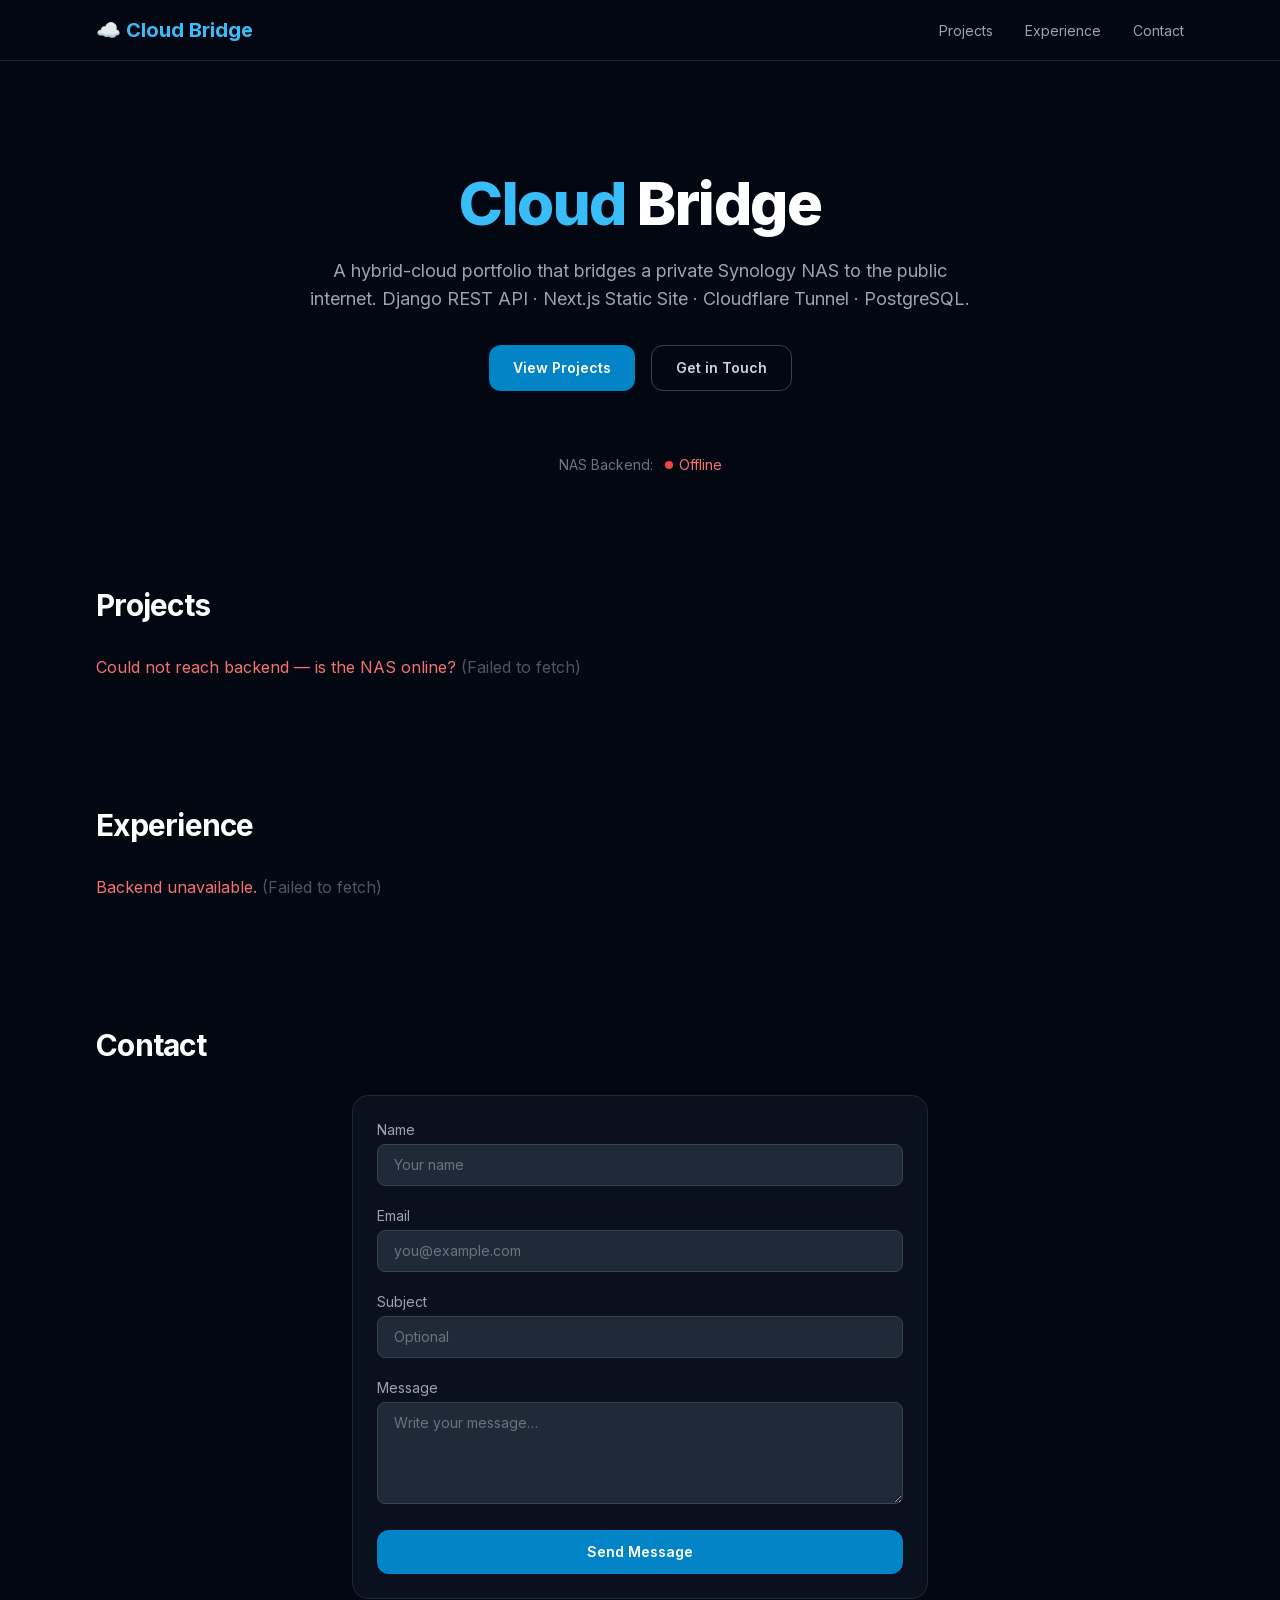
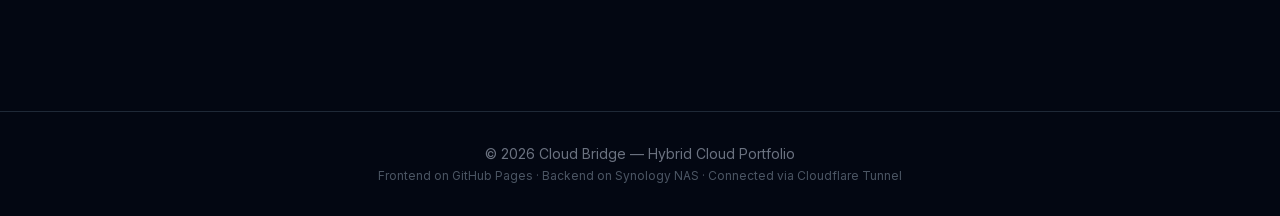
==== index.html @ ebbb0d9c "deploy: 0fd34274641074845be996e9c5242fbfbe7a1df0 Patxi91/cloud-bridge@0fd34274641074845be996e9c5242f" ====
<!DOCTYPE html><html lang="en" class="scroll-smooth"><head><meta charSet="utf-8"/><meta name="viewport" content="width=device-width, initial-scale=1"/><link rel="preload" href="/_next/static/media/e4af272ccee01ff0-s.p.woff2" as="font" crossorigin="" type="font/woff2"/><link rel="stylesheet" href="/_next/static/css/e95570aa6a73ab54.css" data-precedence="next"/><link rel="preload" as="script" fetchPriority="low" href="/_next/static/chunks/webpack-9d964d8cb0d81fe9.js"/><script src="/_next/static/chunks/fd9d1056-9f91b5e418130764.js" async=""></script><script src="/_next/static/chunks/117-28affb1ba7ab25ca.js" async=""></script><script src="/_next/static/chunks/main-app-535440d58c359ab8.js" async=""></script><script src="/_next/static/chunks/app/page-9bb37567c53d0df8.js" async=""></script><script src="/_next/static/chunks/273-1f260a59d3df0c2b.js" async=""></script><script src="/_next/static/chunks/app/layout-884a79d808a59593.js" async=""></script><title>Cloud Bridge – Portfolio</title><meta name="description" content="Hybrid-cloud portfolio powered by Next.js on GitHub Pages and Django on a Synology NAS, connected through Cloudflare Tunnel."/><meta name="next-size-adjust"/><script src="/_next/static/chunks/polyfills-42372ed130431b0a.js" noModule=""></script></head><body class="__className_f367f3"><nav class="sticky top-0 z-50 border-b border-gray-800 bg-gray-950/80 backdrop-blur-md"><div class="mx-auto flex max-w-6xl items-center justify-between px-4 py-4 sm:px-6 lg:px-8"><a class="text-xl font-bold text-bridge-400" href="/">☁️ Cloud Bridge</a><ul class="hidden gap-8 md:flex"><li><a href="#projects" class="text-sm text-gray-400 transition-colors hover:text-white">Projects</a></li><li><a href="#experience" class="text-sm text-gray-400 transition-colors hover:text-white">Experience</a></li><li><a href="#contact" class="text-sm text-gray-400 transition-colors hover:text-white">Contact</a></li></ul><button class="md:hidden" aria-label="Toggle menu"><svg class="h-6 w-6 text-gray-400" fill="none" viewBox="0 0 24 24" stroke="currentColor"><path stroke-linecap="round" stroke-linejoin="round" stroke-width="2" d="M4 6h16M4 12h16M4 18h16"></path></svg></button></div></nav><main class="mx-auto min-h-screen max-w-6xl px-4 py-12 sm:px-6 lg:px-8"><section class="pb-16 pt-8 text-center sm:pt-16"><h1 class="text-4xl font-extrabold tracking-tight sm:text-6xl"><span class="text-bridge-400">Cloud</span> <span class="text-white">Bridge</span></h1><p class="mx-auto mt-6 max-w-2xl text-lg text-gray-400">A hybrid-cloud portfolio that bridges a private Synology NAS to the public internet. Django REST API · Next.js Static Site · Cloudflare Tunnel · PostgreSQL.</p><div class="mt-8 flex justify-center gap-4"><a href="#projects" class="btn-primary">View Projects</a><a href="#contact" class="inline-flex items-center justify-center rounded-xl border border-gray-700 px-6 py-3 text-sm font-semibold text-gray-300 transition-colors hover:border-bridge-500 hover:text-white">Get in Touch</a></div></section><div class="mb-12 flex items-center justify-center gap-3 text-sm"><span class="text-gray-500">NAS Backend:</span><span class="flex items-center gap-1.5 text-yellow-400"><span class="inline-block h-2 w-2 animate-pulse rounded-full bg-yellow-400"></span>Connecting…</span></div><section id="projects" class="py-16"><h2 class="mb-8 text-3xl font-bold text-white">Projects</h2><p class="text-gray-500">Loading projects from NAS…</p><div class="grid gap-6 sm:grid-cols-2 lg:grid-cols-3"></div></section><section id="experience" class="py-16"><h2 class="mb-8 text-3xl font-bold text-white">Experience</h2><p class="text-gray-500">Loading experience…</p><div class="flex flex-col gap-6"></div></section><section id="contact" class="py-16"><h2 class="mb-8 text-3xl font-bold text-white">Contact</h2><form class="card mx-auto max-w-xl space-y-5"><div><label for="name" class="mb-1 block text-sm text-gray-400">Name</label><input id="name" required="" class="w-full rounded-lg border border-gray-700 bg-gray-800 px-4 py-2.5 text-sm text-white placeholder-gray-500 focus:border-bridge-500 focus:outline-none" placeholder="Your name" name="name"/></div><div><label for="email" class="mb-1 block text-sm text-gray-400">Email</label><input id="email" type="email" required="" class="w-full rounded-lg border border-gray-700 bg-gray-800 px-4 py-2.5 text-sm text-white placeholder-gray-500 focus:border-bridge-500 focus:outline-none" placeholder="you@example.com" name="email"/></div><div><label for="subject" class="mb-1 block text-sm text-gray-400">Subject</label><input id="subject" class="w-full rounded-lg border border-gray-700 bg-gray-800 px-4 py-2.5 text-sm text-white placeholder-gray-500 focus:border-bridge-500 focus:outline-none" placeholder="Optional" name="subject"/></div><div><label for="message" class="mb-1 block text-sm text-gray-400">Message</label><textarea id="message" name="message" required="" rows="4" class="w-full rounded-lg border border-gray-700 bg-gray-800 px-4 py-2.5 text-sm text-white placeholder-gray-500 focus:border-bridge-500 focus:outline-none" placeholder="Write your message…"></textarea></div><button type="submit" class="btn-primary w-full disabled:opacity-50">Send Message</button></form></section></main><footer class="border-t border-gray-800 py-8 text-center text-sm text-gray-500"><p>© <!-- -->2026<!-- --> Cloud Bridge — Hybrid Cloud Portfolio</p><p class="mt-1 text-xs text-gray-600">Frontend on GitHub Pages · Backend on Synology NAS · Connected via Cloudflare Tunnel</p></footer><script src="/_next/static/chunks/webpack-9d964d8cb0d81fe9.js" async=""></script><script>(self.__next_f=self.__next_f||[]).push([0]);self.__next_f.push([2,null])</script><script>self.__next_f.push([1,"1:HL[\"/_next/static/media/e4af272ccee01ff0-s.p.woff2\",\"font\",{\"crossOrigin\":\"\",\"type\":\"font/woff2\"}]\n2:HL[\"/_next/static/css/e95570aa6a73ab54.css\",\"style\"]\n"])</script><script>self.__next_f.push([1,"3:I[2846,[],\"\"]\n5:I[2494,[\"931\",\"static/chunks/app/page-9bb37567c53d0df8.js\"],\"BackendStatus\"]\n6:I[2501,[\"931\",\"static/chunks/app/page-9bb37567c53d0df8.js\"],\"ProjectsSection\"]\n7:I[8572,[\"931\",\"static/chunks/app/page-9bb37567c53d0df8.js\"],\"ExperienceSection\"]\n8:I[666,[\"931\",\"static/chunks/app/page-9bb37567c53d0df8.js\"],\"ContactSection\"]\n9:I[4114,[\"273\",\"static/chunks/273-1f260a59d3df0c2b.js\",\"185\",\"static/chunks/app/layout-884a79d808a59593.js\"],\"Navbar\"]\na:I[4707,[],\"\"]\nb:I[6423,[],\"\"]\nd:I[1060,[],\"\"]\ne:[]\n"])</script><script>self.__next_f.push([1,"0:[\"$\",\"$L3\",null,{\"buildId\":\"-Hyyc3s00X_mlenZuZPm8\",\"assetPrefix\":\"\",\"urlParts\":[\"\",\"\"],\"initialTree\":[\"\",{\"children\":[\"__PAGE__\",{}]},\"$undefined\",\"$undefined\",true],\"initialSeedData\":[\"\",{\"children\":[\"__PAGE__\",{},[[\"$L4\",[[\"$\",\"section\",null,{\"className\":\"pb-16 pt-8 text-center sm:pt-16\",\"children\":[[\"$\",\"h1\",null,{\"className\":\"text-4xl font-extrabold tracking-tight sm:text-6xl\",\"children\":[[\"$\",\"span\",null,{\"className\":\"text-bridge-400\",\"children\":\"Cloud\"}],\" \",[\"$\",\"span\",null,{\"className\":\"text-white\",\"children\":\"Bridge\"}]]}],[\"$\",\"p\",null,{\"className\":\"mx-auto mt-6 max-w-2xl text-lg text-gray-400\",\"children\":\"A hybrid-cloud portfolio that bridges a private Synology NAS to the public internet. Django REST API · Next.js Static Site · Cloudflare Tunnel · PostgreSQL.\"}],[\"$\",\"div\",null,{\"className\":\"mt-8 flex justify-center gap-4\",\"children\":[[\"$\",\"a\",null,{\"href\":\"#projects\",\"className\":\"btn-primary\",\"children\":\"View Projects\"}],[\"$\",\"a\",null,{\"href\":\"#contact\",\"className\":\"inline-flex items-center justify-center rounded-xl border border-gray-700 px-6 py-3 text-sm font-semibold text-gray-300 transition-colors hover:border-bridge-500 hover:text-white\",\"children\":\"Get in Touch\"}]]}]]}],[\"$\",\"$L5\",null,{}],[\"$\",\"$L6\",null,{}],[\"$\",\"$L7\",null,{}],[\"$\",\"$L8\",null,{}]],null],null],null]},[[[[\"$\",\"link\",\"0\",{\"rel\":\"stylesheet\",\"href\":\"/_next/static/css/e95570aa6a73ab54.css\",\"precedence\":\"next\",\"crossOrigin\":\"$undefined\"}]],[\"$\",\"html\",null,{\"lang\":\"en\",\"className\":\"scroll-smooth\",\"children\":[\"$\",\"body\",null,{\"className\":\"__className_f367f3\",\"children\":[[\"$\",\"$L9\",null,{}],[\"$\",\"main\",null,{\"className\":\"mx-auto min-h-screen max-w-6xl px-4 py-12 sm:px-6 lg:px-8\",\"children\":[\"$\",\"$La\",null,{\"parallelRouterKey\":\"children\",\"segmentPath\":[\"children\"],\"error\":\"$undefined\",\"errorStyles\":\"$undefined\",\"errorScripts\":\"$undefined\",\"template\":[\"$\",\"$Lb\",null,{}],\"templateStyles\":\"$undefined\",\"templateScripts\":\"$undefined\",\"notFound\":[[\"$\",\"title\",null,{\"children\":\"404: This page could not be found.\"}],[\"$\",\"div\",null,{\"style\":{\"fontFamily\":\"system-ui,\\\"Segoe UI\\\",Roboto,Helvetica,Arial,sans-serif,\\\"Apple Color Emoji\\\",\\\"Segoe UI Emoji\\\"\",\"height\":\"100vh\",\"textAlign\":\"center\",\"display\":\"flex\",\"flexDirection\":\"column\",\"alignItems\":\"center\",\"justifyContent\":\"center\"},\"children\":[\"$\",\"div\",null,{\"children\":[[\"$\",\"style\",null,{\"dangerouslySetInnerHTML\":{\"__html\":\"body{color:#000;background:#fff;margin:0}.next-error-h1{border-right:1px solid rgba(0,0,0,.3)}@media (prefers-color-scheme:dark){body{color:#fff;background:#000}.next-error-h1{border-right:1px solid rgba(255,255,255,.3)}}\"}}],[\"$\",\"h1\",null,{\"className\":\"next-error-h1\",\"style\":{\"display\":\"inline-block\",\"margin\":\"0 20px 0 0\",\"padding\":\"0 23px 0 0\",\"fontSize\":24,\"fontWeight\":500,\"verticalAlign\":\"top\",\"lineHeight\":\"49px\"},\"children\":\"404\"}],[\"$\",\"div\",null,{\"style\":{\"display\":\"inline-block\"},\"children\":[\"$\",\"h2\",null,{\"style\":{\"fontSize\":14,\"fontWeight\":400,\"lineHeight\":\"49px\",\"margin\":0},\"children\":\"This page could not be found.\"}]}]]}]}]],\"notFoundStyles\":[]}]}],[\"$\",\"footer\",null,{\"className\":\"border-t border-gray-800 py-8 text-center text-sm text-gray-500\",\"children\":[[\"$\",\"p\",null,{\"children\":[\"© \",2026,\" Cloud Bridge — Hybrid Cloud Portfolio\"]}],[\"$\",\"p\",null,{\"className\":\"mt-1 text-xs text-gray-600\",\"children\":\"Frontend on GitHub Pages · Backend on Synology NAS · Connected via Cloudflare Tunnel\"}]]}]]}]}]],null],null],\"couldBeIntercepted\":false,\"initialHead\":[null,\"$Lc\"],\"globalErrorComponent\":\"$d\",\"missingSlots\":\"$We\"}]\n"])</script><script>self.__next_f.push([1,"c:[[\"$\",\"meta\",\"0\",{\"name\":\"viewport\",\"content\":\"width=device-width, initial-scale=1\"}],[\"$\",\"meta\",\"1\",{\"charSet\":\"utf-8\"}],[\"$\",\"title\",\"2\",{\"children\":\"Cloud Bridge – Portfolio\"}],[\"$\",\"meta\",\"3\",{\"name\":\"description\",\"content\":\"Hybrid-cloud portfolio powered by Next.js on GitHub Pages and Django on a Synology NAS, connected through Cloudflare Tunnel.\"}],[\"$\",\"meta\",\"4\",{\"name\":\"next-size-adjust\"}]]\n4:null\n"])</script></body></html>
---- _next/static/css/e95570aa6a73ab54.css ----
@font-face{font-family:__Inter_f367f3;font-style:normal;font-weight:100 900;font-display:swap;src:url(/_next/static/media/ba9851c3c22cd980-s.woff2) format("woff2");unicode-range:u+0460-052f,u+1c80-1c8a,u+20b4,u+2de0-2dff,u+a640-a69f,u+fe2e-fe2f}@font-face{font-family:__Inter_f367f3;font-style:normal;font-weight:100 900;font-display:swap;src:url(/_next/static/media/21350d82a1f187e9-s.woff2) format("woff2");unicode-range:u+0301,u+0400-045f,u+0490-0491,u+04b0-04b1,u+2116}@font-face{font-family:__Inter_f367f3;font-style:normal;font-weight:100 900;font-display:swap;src:url(/_next/static/media/c5fe6dc8356a8c31-s.woff2) format("woff2");unicode-range:u+1f??}@font-face{font-family:__Inter_f367f3;font-style:normal;font-weight:100 900;font-display:swap;src:url(/_next/static/media/19cfc7226ec3afaa-s.woff2) format("woff2");unicode-range:u+0370-0377,u+037a-037f,u+0384-038a,u+038c,u+038e-03a1,u+03a3-03ff}@font-face{font-family:__Inter_f367f3;font-style:normal;font-weight:100 900;font-display:swap;src:url(/_next/static/media/df0a9ae256c0569c-s.woff2) format("woff2");unicode-range:u+0102-0103,u+0110-0111,u+0128-0129,u+0168-0169,u+01a0-01a1,u+01af-01b0,u+0300-0301,u+0303-0304,u+0308-0309,u+0323,u+0329,u+1ea0-1ef9,u+20ab}@font-face{font-family:__Inter_f367f3;font-style:normal;font-weight:100 900;font-display:swap;src:url(/_next/static/media/8e9860b6e62d6359-s.woff2) format("woff2");unicode-range:u+0100-02ba,u+02bd-02c5,u+02c7-02cc,u+02ce-02d7,u+02dd-02ff,u+0304,u+0308,u+0329,u+1d00-1dbf,u+1e00-1e9f,u+1ef2-1eff,u+2020,u+20a0-20ab,u+20ad-20c0,u+2113,u+2c60-2c7f,u+a720-a7ff}@font-face{font-family:__Inter_f367f3;font-style:normal;font-weight:100 900;font-display:swap;src:url(/_next/static/media/e4af272ccee01ff0-s.p.woff2) format("woff2");unicode-range:u+00??,u+0131,u+0152-0153,u+02bb-02bc,u+02c6,u+02da,u+02dc,u+0304,u+0308,u+0329,u+2000-206f,u+20ac,u+2122,u+2191,u+2193,u+2212,u+2215,u+feff,u+fffd}@font-face{font-family:__Inter_Fallback_f367f3;src:local("Arial");ascent-override:90.49%;descent-override:22.56%;line-gap-override:0.00%;size-adjust:107.06%}.__className_f367f3{font-family:__Inter_f367f3,__Inter_Fallback_f367f3;font-style:normal}*,:after,:before{--tw-border-spacing-x:0;--tw-border-spacing-y:0;--tw-translate-x:0;--tw-translate-y:0;--tw-rotate:0;--tw-skew-x:0;--tw-skew-y:0;--tw-scale-x:1;--tw-scale-y:1;--tw-pan-x: ;--tw-pan-y: ;--tw-pinch-zoom: ;--tw-scroll-snap-strictness:proximity;--tw-gradient-from-position: ;--tw-gradient-via-position: ;--tw-gradient-to-position: ;--tw-ordinal: ;--tw-slashed-zero: ;--tw-numeric-figure: ;--tw-numeric-spacing: ;--tw-numeric-fraction: ;--tw-ring-inset: ;--tw-ring-offset-width:0px;--tw-ring-offset-color:#fff;--tw-ring-color:rgba(59,130,246,.5);--tw-ring-offset-shadow:0 0 #0000;--tw-ring-shadow:0 0 #0000;--tw-shadow:0 0 #0000;--tw-shadow-colored:0 0 #0000;--tw-blur: ;--tw-brightness: ;--tw-contrast: ;--tw-grayscale: ;--tw-hue-rotate: ;--tw-invert: ;--tw-saturate: ;--tw-sepia: ;--tw-drop-shadow: ;--tw-backdrop-blur: ;--tw-backdrop-brightness: ;--tw-backdrop-contrast: ;--tw-backdrop-grayscale: ;--tw-backdrop-hue-rotate: ;--tw-backdrop-invert: ;--tw-backdrop-opacity: ;--tw-backdrop-saturate: ;--tw-backdrop-sepia: ;--tw-contain-size: ;--tw-contain-layout: ;--tw-contain-paint: ;--tw-contain-style: }::backdrop{--tw-border-spacing-x:0;--tw-border-spacing-y:0;--tw-translate-x:0;--tw-translate-y:0;--tw-rotate:0;--tw-skew-x:0;--tw-skew-y:0;--tw-scale-x:1;--tw-scale-y:1;--tw-pan-x: ;--tw-pan-y: ;--tw-pinch-zoom: ;--tw-scroll-snap-strictness:proximity;--tw-gradient-from-position: ;--tw-gradient-via-position: ;--tw-gradient-to-position: ;--tw-ordinal: ;--tw-slashed-zero: ;--tw-numeric-figure: ;--tw-numeric-spacing: ;--tw-numeric-fraction: ;--tw-ring-inset: ;--tw-ring-offset-width:0px;--tw-ring-offset-color:#fff;--tw-ring-color:rgba(59,130,246,.5);--tw-ring-offset-shadow:0 0 #0000;--tw-ring-shadow:0 0 #0000;--tw-shadow:0 0 #0000;--tw-shadow-colored:0 0 #0000;--tw-blur: ;--tw-brightness: ;--tw-contrast: ;--tw-grayscale: ;--tw-hue-rotate: ;--tw-invert: ;--tw-saturate: ;--tw-sepia: ;--tw-drop-shadow: ;--tw-backdrop-blur: ;--tw-backdrop-brightness: ;--tw-backdrop-contrast: ;--tw-backdrop-grayscale: ;--tw-backdrop-hue-rotate: ;--tw-backdrop-invert: ;--tw-backdrop-opacity: ;--tw-backdrop-saturate: ;--tw-backdrop-sepia: ;--tw-contain-size: ;--tw-contain-layout: ;--tw-contain-paint: ;--tw-contain-style: }/*
! tailwindcss v3.4.19 | MIT License | https://tailwindcss.com
*/*,:after,:before{box-sizing:border-box;border:0 solid #e5e7eb}:after,:before{--tw-content:""}:host,html{line-height:1.5;-webkit-text-size-adjust:100%;-moz-tab-size:4;-o-tab-size:4;tab-size:4;font-family:ui-sans-serif,system-ui,sans-serif,Apple Color Emoji,Segoe UI Emoji,Segoe UI Symbol,Noto Color Emoji;font-feature-settings:normal;font-variation-settings:normal;-webkit-tap-highlight-color:transparent}body{margin:0;line-height:inherit}hr{height:0;color:inherit;border-top-width:1px}abbr:where([title]){-webkit-text-decoration:underline dotted;text-decoration:underline dotted}h1,h2,h3,h4,h5,h6{font-size:inherit;font-weight:inherit}a{color:inherit;text-decoration:inherit}b,strong{font-weight:bolder}code,kbd,pre,samp{font-family:ui-monospace,SFMono-Regular,Menlo,Monaco,Consolas,Liberation Mono,Courier New,monospace;font-feature-settings:normal;font-variation-settings:normal;font-size:1em}small{font-size:80%}sub,sup{font-size:75%;line-height:0;position:relative;vertical-align:baseline}sub{bottom:-.25em}sup{top:-.5em}table{text-indent:0;border-color:inherit;border-collapse:collapse}button,input,optgroup,select,textarea{font-family:inherit;font-feature-settings:inherit;font-variation-settings:inherit;font-size:100%;font-weight:inherit;line-height:inherit;letter-spacing:inherit;color:inherit;margin:0;padding:0}button,select{text-transform:none}button,input:where([type=button]),input:where([type=reset]),input:where([type=submit]){-webkit-appearance:button;background-color:transparent;background-image:none}:-moz-focusring{outline:auto}:-moz-ui-invalid{box-shadow:none}progress{vertical-align:baseline}::-webkit-inner-spin-button,::-webkit-outer-spin-button{height:auto}[type=search]{-webkit-appearance:textfield;outline-offset:-2px}::-webkit-search-decoration{-webkit-appearance:none}::-webkit-file-upload-button{-webkit-appearance:button;font:inherit}summary{display:list-item}blockquote,dd,dl,figure,h1,h2,h3,h4,h5,h6,hr,p,pre{margin:0}fieldset{margin:0}fieldset,legend{padding:0}menu,ol,ul{list-style:none;margin:0;padding:0}dialog{padding:0}textarea{resize:vertical}input::-moz-placeholder,textarea::-moz-placeholder{opacity:1;color:#9ca3af}input::placeholder,textarea::placeholder{opacity:1;color:#9ca3af}[role=button],button{cursor:pointer}:disabled{cursor:default}audio,canvas,embed,iframe,img,object,svg,video{display:block;vertical-align:middle}img,video{max-width:100%;height:auto}[hidden]:where(:not([hidden=until-found])){display:none}body{--tw-bg-opacity:1;background-color:rgb(3 7 18/var(--tw-bg-opacity,1));--tw-text-opacity:1;color:rgb(243 244 246/var(--tw-text-opacity,1));-webkit-font-smoothing:antialiased;-moz-osx-font-smoothing:grayscale}h1,h2,h3{font-weight:700;letter-spacing:-.025em}.card{border-radius:1rem;border-width:1px;--tw-border-opacity:1;border-color:rgb(31 41 55/var(--tw-border-opacity,1));background-color:rgba(17,24,39,.6);padding:1.5rem;--tw-backdrop-blur:blur(4px);backdrop-filter:var(--tw-backdrop-blur) var(--tw-backdrop-brightness) var(--tw-backdrop-contrast) var(--tw-backdrop-grayscale) var(--tw-backdrop-hue-rotate) var(--tw-backdrop-invert) var(--tw-backdrop-opacity) var(--tw-backdrop-saturate) var(--tw-backdrop-sepia);transition-property:all;transition-timing-function:cubic-bezier(.4,0,.2,1);transition-duration:.3s}.card:hover{border-color:rgba(14,165,233,.4);--tw-shadow:0 10px 15px -3px rgba(0,0,0,.1),0 4px 6px -4px rgba(0,0,0,.1);--tw-shadow-colored:0 10px 15px -3px var(--tw-shadow-color),0 4px 6px -4px var(--tw-shadow-color);box-shadow:var(--tw-ring-offset-shadow,0 0 #0000),var(--tw-ring-shadow,0 0 #0000),var(--tw-shadow);--tw-shadow-color:rgba(14,165,233,.1);--tw-shadow:var(--tw-shadow-colored)}.badge{border-radius:9999px;background-color:rgba(12,74,110,.4);padding:.25rem .75rem;font-size:.75rem;line-height:1rem;font-weight:500;--tw-text-opacity:1;color:rgb(125 211 252/var(--tw-text-opacity,1))}.badge,.btn-primary{display:inline-flex;align-items:center}.btn-primary{justify-content:center;border-radius:.75rem;--tw-bg-opacity:1;background-color:rgb(2 132 199/var(--tw-bg-opacity,1));padding:.75rem 1.5rem;font-size:.875rem;line-height:1.25rem;font-weight:600;--tw-text-opacity:1;color:rgb(255 255 255/var(--tw-text-opacity,1));transition-property:color,background-color,border-color,text-decoration-color,fill,stroke;transition-timing-function:cubic-bezier(.4,0,.2,1);transition-duration:.15s}.btn-primary:hover{--tw-bg-opacity:1;background-color:rgb(14 165 233/var(--tw-bg-opacity,1))}.btn-primary:focus{outline:2px solid transparent;outline-offset:2px;--tw-ring-offset-shadow:var(--tw-ring-inset) 0 0 0 var(--tw-ring-offset-width) var(--tw-ring-offset-color);--tw-ring-shadow:var(--tw-ring-inset) 0 0 0 calc(2px + var(--tw-ring-offset-width)) var(--tw-ring-color);box-shadow:var(--tw-ring-offset-shadow),var(--tw-ring-shadow),var(--tw-shadow,0 0 #0000);--tw-ring-opacity:1;--tw-ring-color:rgb(56 189 248/var(--tw-ring-opacity,1));--tw-ring-offset-width:2px;--tw-ring-offset-color:#030712}.sticky{position:sticky}.top-0{top:0}.z-50{z-index:50}.mx-auto{margin-left:auto;margin-right:auto}.mb-1{margin-bottom:.25rem}.mb-12{margin-bottom:3rem}.mb-4{margin-bottom:1rem}.mb-8{margin-bottom:2rem}.mt-1{margin-top:.25rem}.mt-2{margin-top:.5rem}.mt-3{margin-top:.75rem}.mt-4{margin-top:1rem}.mt-6{margin-top:1.5rem}.mt-8{margin-top:2rem}.block{display:block}.inline-block{display:inline-block}.flex{display:flex}.inline-flex{display:inline-flex}.grid{display:grid}.hidden{display:none}.h-2{height:.5rem}.h-48{height:12rem}.h-6{height:1.5rem}.min-h-screen{min-height:100vh}.w-2{width:.5rem}.w-6{width:1.5rem}.w-full{width:100%}.max-w-2xl{max-width:42rem}.max-w-6xl{max-width:72rem}.max-w-xl{max-width:36rem}.flex-1{flex:1 1 0%}@keyframes pulse{50%{opacity:.5}}.animate-pulse{animation:pulse 2s cubic-bezier(.4,0,.6,1) infinite}.flex-col{flex-direction:column}.flex-wrap{flex-wrap:wrap}.items-center{align-items:center}.justify-center{justify-content:center}.justify-between{justify-content:space-between}.gap-1\.5{gap:.375rem}.gap-2{gap:.5rem}.gap-3{gap:.75rem}.gap-4{gap:1rem}.gap-6{gap:1.5rem}.gap-8{gap:2rem}.space-y-5>:not([hidden])~:not([hidden]){--tw-space-y-reverse:0;margin-top:calc(1.25rem * calc(1 - var(--tw-space-y-reverse)));margin-bottom:calc(1.25rem * var(--tw-space-y-reverse))}.scroll-smooth{scroll-behavior:smooth}.whitespace-nowrap{white-space:nowrap}.whitespace-pre-line{white-space:pre-line}.rounded-full{border-radius:9999px}.rounded-lg{border-radius:.5rem}.rounded-xl{border-radius:.75rem}.border{border-width:1px}.border-b{border-bottom-width:1px}.border-t{border-top-width:1px}.border-gray-700{--tw-border-opacity:1;border-color:rgb(55 65 81/var(--tw-border-opacity,1))}.border-gray-800{--tw-border-opacity:1;border-color:rgb(31 41 55/var(--tw-border-opacity,1))}.bg-emerald-500{--tw-bg-opacity:1;background-color:rgb(16 185 129/var(--tw-bg-opacity,1))}.bg-gray-800{--tw-bg-opacity:1;background-color:rgb(31 41 55/var(--tw-bg-opacity,1))}.bg-gray-950\/80{background-color:rgba(3,7,18,.8)}.bg-red-500{--tw-bg-opacity:1;background-color:rgb(239 68 68/var(--tw-bg-opacity,1))}.bg-yellow-400{--tw-bg-opacity:1;background-color:rgb(250 204 21/var(--tw-bg-opacity,1))}.object-cover{-o-object-fit:cover;object-fit:cover}.px-4{padding-left:1rem;padding-right:1rem}.px-6{padding-left:1.5rem;padding-right:1.5rem}.py-12{padding-top:3rem;padding-bottom:3rem}.py-16{padding-top:4rem;padding-bottom:4rem}.py-2{padding-top:.5rem;padding-bottom:.5rem}.py-2\.5{padding-top:.625rem;padding-bottom:.625rem}.py-3{padding-top:.75rem;padding-bottom:.75rem}.py-4{padding-top:1rem;padding-bottom:1rem}.py-8{padding-top:2rem;padding-bottom:2rem}.pb-16{padding-bottom:4rem}.pt-8{padding-top:2rem}.text-center{text-align:center}.text-3xl{font-size:1.875rem;line-height:2.25rem}.text-4xl{font-size:2.25rem;line-height:2.5rem}.text-lg{font-size:1.125rem;line-height:1.75rem}.text-sm{font-size:.875rem;line-height:1.25rem}.text-xl{font-size:1.25rem;line-height:1.75rem}.text-xs{font-size:.75rem;line-height:1rem}.font-bold{font-weight:700}.font-extrabold{font-weight:800}.font-semibold{font-weight:600}.tracking-tight{letter-spacing:-.025em}.text-bridge-400{--tw-text-opacity:1;color:rgb(56 189 248/var(--tw-text-opacity,1))}.text-emerald-400{--tw-text-opacity:1;color:rgb(52 211 153/var(--tw-text-opacity,1))}.text-gray-300{--tw-text-opacity:1;color:rgb(209 213 219/var(--tw-text-opacity,1))}.text-gray-400{--tw-text-opacity:1;color:rgb(156 163 175/var(--tw-text-opacity,1))}.text-gray-500{--tw-text-opacity:1;color:rgb(107 114 128/var(--tw-text-opacity,1))}.text-gray-600{--tw-text-opacity:1;color:rgb(75 85 99/var(--tw-text-opacity,1))}.text-red-400{--tw-text-opacity:1;color:rgb(248 113 113/var(--tw-text-opacity,1))}.text-white{--tw-text-opacity:1;color:rgb(255 255 255/var(--tw-text-opacity,1))}.text-yellow-400{--tw-text-opacity:1;color:rgb(250 204 21/var(--tw-text-opacity,1))}.placeholder-gray-500::-moz-placeholder{--tw-placeholder-opacity:1;color:rgb(107 114 128/var(--tw-placeholder-opacity,1))}.placeholder-gray-500::placeholder{--tw-placeholder-opacity:1;color:rgb(107 114 128/var(--tw-placeholder-opacity,1))}.backdrop-blur-md{--tw-backdrop-blur:blur(12px);backdrop-filter:var(--tw-backdrop-blur) var(--tw-backdrop-brightness) var(--tw-backdrop-contrast) var(--tw-backdrop-grayscale) var(--tw-backdrop-hue-rotate) var(--tw-backdrop-invert) var(--tw-backdrop-opacity) var(--tw-backdrop-saturate) var(--tw-backdrop-sepia)}.transition-colors{transition-property:color,background-color,border-color,text-decoration-color,fill,stroke;transition-timing-function:cubic-bezier(.4,0,.2,1);transition-duration:.15s}.hover\:border-bridge-500:hover{--tw-border-opacity:1;border-color:rgb(14 165 233/var(--tw-border-opacity,1))}.hover\:text-white:hover{--tw-text-opacity:1;color:rgb(255 255 255/var(--tw-text-opacity,1))}.focus\:border-bridge-500:focus{--tw-border-opacity:1;border-color:rgb(14 165 233/var(--tw-border-opacity,1))}.focus\:outline-none:focus{outline:2px solid transparent;outline-offset:2px}.disabled\:opacity-50:disabled{opacity:.5}@media (min-width:640px){.sm\:grid-cols-2{grid-template-columns:repeat(2,minmax(0,1fr))}.sm\:flex-row{flex-direction:row}.sm\:items-center{align-items:center}.sm\:px-6{padding-left:1.5rem;padding-right:1.5rem}.sm\:pt-16{padding-top:4rem}.sm\:text-6xl{font-size:3.75rem;line-height:1}}@media (min-width:768px){.md\:flex{display:flex}.md\:hidden{display:none}}@media (min-width:1024px){.lg\:grid-cols-3{grid-template-columns:repeat(3,minmax(0,1fr))}.lg\:px-8{padding-left:2rem;padding-right:2rem}}
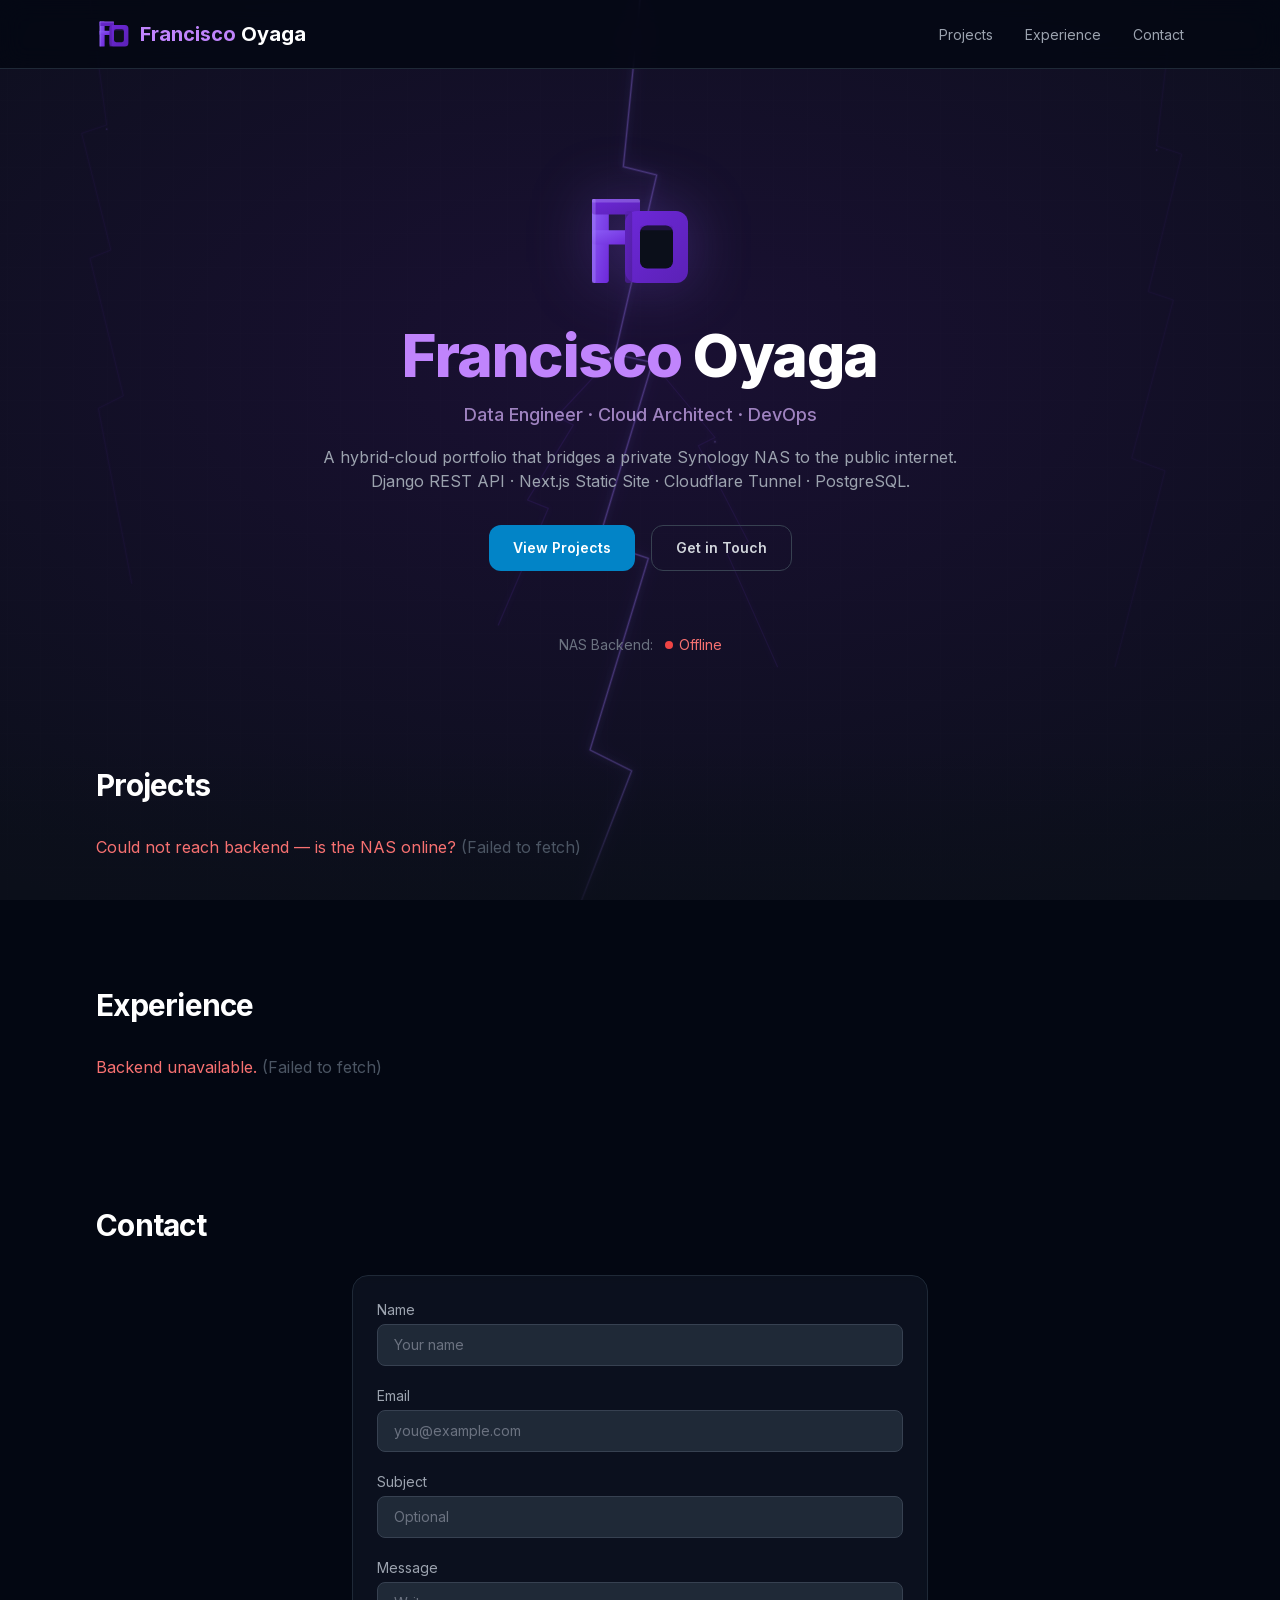
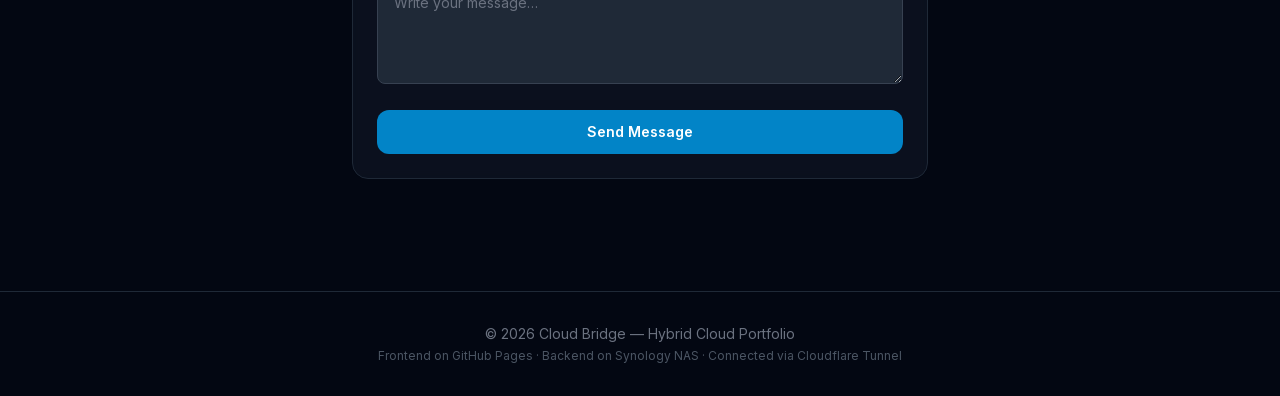
==== commit 3fb15541: "deploy: 73429cfb4642d92eaa446942a8dbb32f9fd9f7fd franciscooyaga/cloud-bridge@73429cfb4642d92eaa44694" ====
--- a/index.html
+++ b/index.html
@@ -1 +1 @@
-<!DOCTYPE html><html lang="en" class="scroll-smooth"><head><meta charSet="utf-8"/><meta name="viewport" content="width=device-width, initial-scale=1"/><link rel="preload" href="/_next/static/media/e4af272ccee01ff0-s.p.woff2" as="font" crossorigin="" type="font/woff2"/><link rel="stylesheet" href="/_next/static/css/e95570aa6a73ab54.css" data-precedence="next"/><link rel="preload" as="script" fetchPriority="low" href="/_next/static/chunks/webpack-9d964d8cb0d81fe9.js"/><script src="/_next/static/chunks/fd9d1056-9f91b5e418130764.js" async=""></script><script src="/_next/static/chunks/117-28affb1ba7ab25ca.js" async=""></script><script src="/_next/static/chunks/main-app-535440d58c359ab8.js" async=""></script><script src="/_next/static/chunks/app/page-9bb37567c53d0df8.js" async=""></script><script src="/_next/static/chunks/273-1f260a59d3df0c2b.js" async=""></script><script src="/_next/static/chunks/app/layout-884a79d808a59593.js" async=""></script><title>Cloud Bridge – Portfolio</title><meta name="description" content="Hybrid-cloud portfolio powered by Next.js on GitHub Pages and Django on a Synology NAS, connected through Cloudflare Tunnel."/><meta name="next-size-adjust"/><script src="/_next/static/chunks/polyfills-42372ed130431b0a.js" noModule=""></script></head><body class="__className_f367f3"><nav class="sticky top-0 z-50 border-b border-gray-800 bg-gray-950/80 backdrop-blur-md"><div class="mx-auto flex max-w-6xl items-center justify-between px-4 py-4 sm:px-6 lg:px-8"><a class="text-xl font-bold text-bridge-400" href="/">☁️ Cloud Bridge</a><ul class="hidden gap-8 md:flex"><li><a href="#projects" class="text-sm text-gray-400 transition-colors hover:text-white">Projects</a></li><li><a href="#experience" class="text-sm text-gray-400 transition-colors hover:text-white">Experience</a></li><li><a href="#contact" class="text-sm text-gray-400 transition-colors hover:text-white">Contact</a></li></ul><button class="md:hidden" aria-label="Toggle menu"><svg class="h-6 w-6 text-gray-400" fill="none" viewBox="0 0 24 24" stroke="currentColor"><path stroke-linecap="round" stroke-linejoin="round" stroke-width="2" d="M4 6h16M4 12h16M4 18h16"></path></svg></button></div></nav><main class="mx-auto min-h-screen max-w-6xl px-4 py-12 sm:px-6 lg:px-8"><section class="pb-16 pt-8 text-center sm:pt-16"><h1 class="text-4xl font-extrabold tracking-tight sm:text-6xl"><span class="text-bridge-400">Cloud</span> <span class="text-white">Bridge</span></h1><p class="mx-auto mt-6 max-w-2xl text-lg text-gray-400">A hybrid-cloud portfolio that bridges a private Synology NAS to the public internet. Django REST API · Next.js Static Site · Cloudflare Tunnel · PostgreSQL.</p><div class="mt-8 flex justify-center gap-4"><a href="#projects" class="btn-primary">View Projects</a><a href="#contact" class="inline-flex items-center justify-center rounded-xl border border-gray-700 px-6 py-3 text-sm font-semibold text-gray-300 transition-colors hover:border-bridge-500 hover:text-white">Get in Touch</a></div></section><div class="mb-12 flex items-center justify-center gap-3 text-sm"><span class="text-gray-500">NAS Backend:</span><span class="flex items-center gap-1.5 text-yellow-400"><span class="inline-block h-2 w-2 animate-pulse rounded-full bg-yellow-400"></span>Connecting…</span></div><section id="projects" class="py-16"><h2 class="mb-8 text-3xl font-bold text-white">Projects</h2><p class="text-gray-500">Loading projects from NAS…</p><div class="grid gap-6 sm:grid-cols-2 lg:grid-cols-3"></div></section><section id="experience" class="py-16"><h2 class="mb-8 text-3xl font-bold text-white">Experience</h2><p class="text-gray-500">Loading experience…</p><div class="flex flex-col gap-6"></div></section><section id="contact" class="py-16"><h2 class="mb-8 text-3xl font-bold text-white">Contact</h2><form class="card mx-auto max-w-xl space-y-5"><div><label for="name" class="mb-1 block text-sm text-gray-400">Name</label><input id="name" required="" class="w-full rounded-lg border border-gray-700 bg-gray-800 px-4 py-2.5 text-sm text-white placeholder-gray-500 focus:border-bridge-500 focus:outline-none" placeholder="Your name" name="name"/></div><div><label for="email" class="mb-1 block text-sm text-gray-400">Email</label><input id="email" type="email" required="" class="w-full rounded-lg border border-gray-700 bg-gray-800 px-4 py-2.5 text-sm text-white placeholder-gray-500 focus:border-bridge-500 focus:outline-none" placeholder="you@example.com" name="email"/></div><div><label for="subject" class="mb-1 block text-sm text-gray-400">Subject</label><input id="subject" class="w-full rounded-lg border border-gray-700 bg-gray-800 px-4 py-2.5 text-sm text-white placeholder-gray-500 focus:border-bridge-500 focus:outline-none" placeholder="Optional" name="subject"/></div><div><label for="message" class="mb-1 block text-sm text-gray-400">Message</label><textarea id="message" name="message" required="" rows="4" class="w-full rounded-lg border border-gray-700 bg-gray-800 px-4 py-2.5 text-sm text-white placeholder-gray-500 focus:border-bridge-500 focus:outline-none" placeholder="Write your message…"></textarea></div><button type="submit" class="btn-primary w-full disabled:opacity-50">Send Message</button></form></section></main><footer class="border-t border-gray-800 py-8 text-center text-sm text-gray-500"><p>© <!-- -->2026<!-- --> Cloud Bridge — Hybrid Cloud Portfolio</p><p class="mt-1 text-xs text-gray-600">Frontend on GitHub Pages · Backend on Synology NAS · Connected via Cloudflare Tunnel</p></footer><script src="/_next/static/chunks/webpack-9d964d8cb0d81fe9.js" async=""></script><script>(self.__next_f=self.__next_f||[]).push([0]);self.__next_f.push([2,null])</script><script>self.__next_f.push([1,"1:HL[\"/_next/static/media/e4af272ccee01ff0-s.p.woff2\",\"font\",{\"crossOrigin\":\"\",\"type\":\"font/woff2\"}]\n2:HL[\"/_next/static/css/e95570aa6a73ab54.css\",\"style\"]\n"])</script><script>self.__next_f.push([1,"3:I[2846,[],\"\"]\n5:I[2494,[\"931\",\"static/chunks/app/page-9bb37567c53d0df8.js\"],\"BackendStatus\"]\n6:I[2501,[\"931\",\"static/chunks/app/page-9bb37567c53d0df8.js\"],\"ProjectsSection\"]\n7:I[8572,[\"931\",\"static/chunks/app/page-9bb37567c53d0df8.js\"],\"ExperienceSection\"]\n8:I[666,[\"931\",\"static/chunks/app/page-9bb37567c53d0df8.js\"],\"ContactSection\"]\n9:I[4114,[\"273\",\"static/chunks/273-1f260a59d3df0c2b.js\",\"185\",\"static/chunks/app/layout-884a79d808a59593.js\"],\"Navbar\"]\na:I[4707,[],\"\"]\nb:I[6423,[],\"\"]\nd:I[1060,[],\"\"]\ne:[]\n"])</script><script>self.__next_f.push([1,"0:[\"$\",\"$L3\",null,{\"buildId\":\"-Hyyc3s00X_mlenZuZPm8\",\"assetPrefix\":\"\",\"urlParts\":[\"\",\"\"],\"initialTree\":[\"\",{\"children\":[\"__PAGE__\",{}]},\"$undefined\",\"$undefined\",true],\"initialSeedData\":[\"\",{\"children\":[\"__PAGE__\",{},[[\"$L4\",[[\"$\",\"section\",null,{\"className\":\"pb-16 pt-8 text-center sm:pt-16\",\"children\":[[\"$\",\"h1\",null,{\"className\":\"text-4xl font-extrabold tracking-tight sm:text-6xl\",\"children\":[[\"$\",\"span\",null,{\"className\":\"text-bridge-400\",\"children\":\"Cloud\"}],\" \",[\"$\",\"span\",null,{\"className\":\"text-white\",\"children\":\"Bridge\"}]]}],[\"$\",\"p\",null,{\"className\":\"mx-auto mt-6 max-w-2xl text-lg text-gray-400\",\"children\":\"A hybrid-cloud portfolio that bridges a private Synology NAS to the public internet. Django REST API · Next.js Static Site · Cloudflare Tunnel · PostgreSQL.\"}],[\"$\",\"div\",null,{\"className\":\"mt-8 flex justify-center gap-4\",\"children\":[[\"$\",\"a\",null,{\"href\":\"#projects\",\"className\":\"btn-primary\",\"children\":\"View Projects\"}],[\"$\",\"a\",null,{\"href\":\"#contact\",\"className\":\"inline-flex items-center justify-center rounded-xl border border-gray-700 px-6 py-3 text-sm font-semibold text-gray-300 transition-colors hover:border-bridge-500 hover:text-white\",\"children\":\"Get in Touch\"}]]}]]}],[\"$\",\"$L5\",null,{}],[\"$\",\"$L6\",null,{}],[\"$\",\"$L7\",null,{}],[\"$\",\"$L8\",null,{}]],null],null],null]},[[[[\"$\",\"link\",\"0\",{\"rel\":\"stylesheet\",\"href\":\"/_next/static/css/e95570aa6a73ab54.css\",\"precedence\":\"next\",\"crossOrigin\":\"$undefined\"}]],[\"$\",\"html\",null,{\"lang\":\"en\",\"className\":\"scroll-smooth\",\"children\":[\"$\",\"body\",null,{\"className\":\"__className_f367f3\",\"children\":[[\"$\",\"$L9\",null,{}],[\"$\",\"main\",null,{\"className\":\"mx-auto min-h-screen max-w-6xl px-4 py-12 sm:px-6 lg:px-8\",\"children\":[\"$\",\"$La\",null,{\"parallelRouterKey\":\"children\",\"segmentPath\":[\"children\"],\"error\":\"$undefined\",\"errorStyles\":\"$undefined\",\"errorScripts\":\"$undefined\",\"template\":[\"$\",\"$Lb\",null,{}],\"templateStyles\":\"$undefined\",\"templateScripts\":\"$undefined\",\"notFound\":[[\"$\",\"title\",null,{\"children\":\"404: This page could not be found.\"}],[\"$\",\"div\",null,{\"style\":{\"fontFamily\":\"system-ui,\\\"Segoe UI\\\",Roboto,Helvetica,Arial,sans-serif,\\\"Apple Color Emoji\\\",\\\"Segoe UI Emoji\\\"\",\"height\":\"100vh\",\"textAlign\":\"center\",\"display\":\"flex\",\"flexDirection\":\"column\",\"alignItems\":\"center\",\"justifyContent\":\"center\"},\"children\":[\"$\",\"div\",null,{\"children\":[[\"$\",\"style\",null,{\"dangerouslySetInnerHTML\":{\"__html\":\"body{color:#000;background:#fff;margin:0}.next-error-h1{border-right:1px solid rgba(0,0,0,.3)}@media (prefers-color-scheme:dark){body{color:#fff;background:#000}.next-error-h1{border-right:1px solid rgba(255,255,255,.3)}}\"}}],[\"$\",\"h1\",null,{\"className\":\"next-error-h1\",\"style\":{\"display\":\"inline-block\",\"margin\":\"0 20px 0 0\",\"padding\":\"0 23px 0 0\",\"fontSize\":24,\"fontWeight\":500,\"verticalAlign\":\"top\",\"lineHeight\":\"49px\"},\"children\":\"404\"}],[\"$\",\"div\",null,{\"style\":{\"display\":\"inline-block\"},\"children\":[\"$\",\"h2\",null,{\"style\":{\"fontSize\":14,\"fontWeight\":400,\"lineHeight\":\"49px\",\"margin\":0},\"children\":\"This page could not be found.\"}]}]]}]}]],\"notFoundStyles\":[]}]}],[\"$\",\"footer\",null,{\"className\":\"border-t border-gray-800 py-8 text-center text-sm text-gray-500\",\"children\":[[\"$\",\"p\",null,{\"children\":[\"© \",2026,\" Cloud Bridge — Hybrid Cloud Portfolio\"]}],[\"$\",\"p\",null,{\"className\":\"mt-1 text-xs text-gray-600\",\"children\":\"Frontend on GitHub Pages · Backend on Synology NAS · Connected via Cloudflare Tunnel\"}]]}]]}]}]],null],null],\"couldBeIntercepted\":false,\"initialHead\":[null,\"$Lc\"],\"globalErrorComponent\":\"$d\",\"missingSlots\":\"$We\"}]\n"])</script><script>self.__next_f.push([1,"c:[[\"$\",\"meta\",\"0\",{\"name\":\"viewport\",\"content\":\"width=device-width, initial-scale=1\"}],[\"$\",\"meta\",\"1\",{\"charSet\":\"utf-8\"}],[\"$\",\"title\",\"2\",{\"children\":\"Cloud Bridge – Portfolio\"}],[\"$\",\"meta\",\"3\",{\"name\":\"description\",\"content\":\"Hybrid-cloud portfolio powered by Next.js on GitHub Pages and Django on a Synology NAS, connected through Cloudflare Tunnel.\"}],[\"$\",\"meta\",\"4\",{\"name\":\"next-size-adjust\"}]]\n4:null\n"])</script></body></html>+<!DOCTYPE html><html lang="en" class="scroll-smooth"><head><meta charSet="utf-8"/><meta name="viewport" content="width=device-width, initial-scale=1"/><link rel="preload" href="/_next/static/media/e4af272ccee01ff0-s.p.woff2" as="font" crossorigin="" type="font/woff2"/><link rel="stylesheet" href="/_next/static/css/fc3cc2dbcae25455.css" data-precedence="next"/><link rel="preload" as="script" fetchPriority="low" href="/_next/static/chunks/webpack-9d964d8cb0d81fe9.js"/><script src="/_next/static/chunks/fd9d1056-9f91b5e418130764.js" async=""></script><script src="/_next/static/chunks/117-28affb1ba7ab25ca.js" async=""></script><script src="/_next/static/chunks/main-app-535440d58c359ab8.js" async=""></script><script src="/_next/static/chunks/145-e2445e5a888fce26.js" async=""></script><script src="/_next/static/chunks/app/page-227b0cadf8dd650b.js" async=""></script><script src="/_next/static/chunks/273-1f260a59d3df0c2b.js" async=""></script><script src="/_next/static/chunks/app/layout-cafed2352fea6205.js" async=""></script><title>Cloud Bridge – Portfolio</title><meta name="description" content="Hybrid-cloud portfolio powered by Next.js on GitHub Pages and Django on a Synology NAS, connected through Cloudflare Tunnel."/><meta name="next-size-adjust"/><script src="/_next/static/chunks/polyfills-42372ed130431b0a.js" noModule=""></script></head><body class="__className_f367f3"><nav class="sticky top-0 z-50 border-b border-gray-800 bg-gray-950/80 backdrop-blur-md"><div class="mx-auto flex max-w-6xl items-center justify-between px-4 py-4 sm:px-6 lg:px-8"><a class="inline-flex items-center gap-2 text-xl font-bold text-white transition-opacity hover:opacity-80" href="/"><svg width="36" height="36" viewBox="0 0 200 200" fill="none" xmlns="http://www.w3.org/2000/svg" class="" aria-label="FO Logo"><defs><linearGradient id="fo-grad-light" x1="0%" y1="0%" x2="100%" y2="100%"><stop offset="0%" stop-color="#8B5CF6"></stop><stop offset="100%" stop-color="#6D28D9"></stop></linearGradient><linearGradient id="fo-grad-mid" x1="0%" y1="0%" x2="100%" y2="100%"><stop offset="0%" stop-color="#6D28D9"></stop><stop offset="100%" stop-color="#5B21B6"></stop></linearGradient><linearGradient id="fo-grad-dark" x1="0%" y1="0%" x2="100%" y2="100%"><stop offset="0%" stop-color="#5B21B6"></stop><stop offset="100%" stop-color="#4C1D95"></stop></linearGradient></defs><rect x="20" y="30" width="28" height="140" rx="4" fill="url(#fo-grad-light)"></rect><rect x="20" y="30" width="80" height="26" rx="4" fill="url(#fo-grad-mid)"></rect><rect x="20" y="82" width="60" height="24" rx="4" fill="url(#fo-grad-light)"></rect><rect x="75" y="50" width="105" height="120" rx="20" fill="url(#fo-grad-mid)"></rect><rect x="100" y="74" width="55" height="72" rx="12" fill="#0B0F1A"></rect><rect x="75" y="50" width="12" height="120" rx="4" fill="url(#fo-grad-dark)" opacity="0.7"></rect><rect x="20" y="30" width="6" height="140" rx="2" fill="#A78BFA" opacity="0.4"></rect><rect x="20" y="30" width="80" height="6" rx="2" fill="#C4B5FD" opacity="0.3"></rect><rect x="100" y="74" width="55" height="8" rx="4" fill="#4C1D95" opacity="0.3"></rect></svg><span><span class="text-purple-400">Francisco</span> <span class="text-white">Oyaga</span></span></a><ul class="hidden gap-8 md:flex"><li><a href="#projects" class="text-sm text-gray-400 transition-colors hover:text-white">Projects</a></li><li><a href="#experience" class="text-sm text-gray-400 transition-colors hover:text-white">Experience</a></li><li><a href="#contact" class="text-sm text-gray-400 transition-colors hover:text-white">Contact</a></li></ul><button class="md:hidden" aria-label="Toggle menu"><svg class="h-6 w-6 text-gray-400" fill="none" viewBox="0 0 24 24" stroke="currentColor"><path stroke-linecap="round" stroke-linejoin="round" stroke-width="2" d="M4 6h16M4 12h16M4 18h16"></path></svg></button></div></nav><main class="mx-auto min-h-screen max-w-6xl px-4 py-12 sm:px-6 lg:px-8"><section class="pb-16 pt-8 text-center sm:pt-16"><div class="mb-6 flex justify-center"><svg width="120" height="120" viewBox="0 0 200 200" fill="none" xmlns="http://www.w3.org/2000/svg" class="drop-shadow-[0_0_30px_rgba(139,92,246,0.3)]" aria-label="FO Logo"><defs><linearGradient id="fo-grad-light" x1="0%" y1="0%" x2="100%" y2="100%"><stop offset="0%" stop-color="#8B5CF6"></stop><stop offset="100%" stop-color="#6D28D9"></stop></linearGradient><linearGradient id="fo-grad-mid" x1="0%" y1="0%" x2="100%" y2="100%"><stop offset="0%" stop-color="#6D28D9"></stop><stop offset="100%" stop-color="#5B21B6"></stop></linearGradient><linearGradient id="fo-grad-dark" x1="0%" y1="0%" x2="100%" y2="100%"><stop offset="0%" stop-color="#5B21B6"></stop><stop offset="100%" stop-color="#4C1D95"></stop></linearGradient></defs><rect x="20" y="30" width="28" height="140" rx="4" fill="url(#fo-grad-light)"></rect><rect x="20" y="30" width="80" height="26" rx="4" fill="url(#fo-grad-mid)"></rect><rect x="20" y="82" width="60" height="24" rx="4" fill="url(#fo-grad-light)"></rect><rect x="75" y="50" width="105" height="120" rx="20" fill="url(#fo-grad-mid)"></rect><rect x="100" y="74" width="55" height="72" rx="12" fill="#0B0F1A"></rect><rect x="75" y="50" width="12" height="120" rx="4" fill="url(#fo-grad-dark)" opacity="0.7"></rect><rect x="20" y="30" width="6" height="140" rx="2" fill="#A78BFA" opacity="0.4"></rect><rect x="20" y="30" width="80" height="6" rx="2" fill="#C4B5FD" opacity="0.3"></rect><rect x="100" y="74" width="55" height="8" rx="4" fill="#4C1D95" opacity="0.3"></rect></svg></div><h1 class="text-4xl font-extrabold tracking-tight sm:text-6xl"><span class="text-purple-400">Francisco</span> <span class="text-white">Oyaga</span></h1><p class="mx-auto mt-4 text-lg font-medium text-purple-300/70">Data Engineer · Cloud Architect · DevOps</p><p class="mx-auto mt-4 max-w-2xl text-base text-gray-400">A hybrid-cloud portfolio that bridges a private Synology NAS to the public internet. Django REST API · Next.js Static Site · Cloudflare Tunnel · PostgreSQL.</p><div class="mt-8 flex justify-center gap-4"><a href="#projects" class="btn-primary">View Projects</a><a href="#contact" class="inline-flex items-center justify-center rounded-xl border border-gray-700 px-6 py-3 text-sm font-semibold text-gray-300 transition-colors hover:border-bridge-500 hover:text-white">Get in Touch</a></div></section><div class="mb-12 flex items-center justify-center gap-3 text-sm"><span class="text-gray-500">NAS Backend:</span><span class="flex items-center gap-1.5 text-yellow-400"><span class="inline-block h-2 w-2 animate-pulse rounded-full bg-yellow-400"></span>Connecting…</span></div><section id="projects" class="py-16"><h2 class="mb-8 text-3xl font-bold text-white">Projects</h2><p class="text-gray-500">Loading projects from NAS…</p><div class="grid gap-6 sm:grid-cols-2 lg:grid-cols-3"></div></section><section id="experience" class="py-16"><h2 class="mb-8 text-3xl font-bold text-white">Experience</h2><p class="text-gray-500">Loading experience…</p><div class="flex flex-col gap-6"></div></section><section id="contact" class="py-16"><h2 class="mb-8 text-3xl font-bold text-white">Contact</h2><form class="card mx-auto max-w-xl space-y-5"><div><label for="name" class="mb-1 block text-sm text-gray-400">Name</label><input id="name" required="" class="w-full rounded-lg border border-gray-700 bg-gray-800 px-4 py-2.5 text-sm text-white placeholder-gray-500 focus:border-bridge-500 focus:outline-none" placeholder="Your name" name="name"/></div><div><label for="email" class="mb-1 block text-sm text-gray-400">Email</label><input id="email" type="email" required="" class="w-full rounded-lg border border-gray-700 bg-gray-800 px-4 py-2.5 text-sm text-white placeholder-gray-500 focus:border-bridge-500 focus:outline-none" placeholder="you@example.com" name="email"/></div><div><label for="subject" class="mb-1 block text-sm text-gray-400">Subject</label><input id="subject" class="w-full rounded-lg border border-gray-700 bg-gray-800 px-4 py-2.5 text-sm text-white placeholder-gray-500 focus:border-bridge-500 focus:outline-none" placeholder="Optional" name="subject"/></div><div><label for="message" class="mb-1 block text-sm text-gray-400">Message</label><textarea id="message" name="message" required="" rows="4" class="w-full rounded-lg border border-gray-700 bg-gray-800 px-4 py-2.5 text-sm text-white placeholder-gray-500 focus:border-bridge-500 focus:outline-none" placeholder="Write your message…"></textarea></div><button type="submit" class="btn-primary w-full disabled:opacity-50">Send Message</button></form></section></main><footer class="border-t border-gray-800 py-8 text-center text-sm text-gray-500"><p>© <!-- -->2026<!-- --> Cloud Bridge — Hybrid Cloud Portfolio</p><p class="mt-1 text-xs text-gray-600">Frontend on GitHub Pages · Backend on Synology NAS · Connected via Cloudflare Tunnel</p></footer><script src="/_next/static/chunks/webpack-9d964d8cb0d81fe9.js" async=""></script><script>(self.__next_f=self.__next_f||[]).push([0]);self.__next_f.push([2,null])</script><script>self.__next_f.push([1,"1:HL[\"/_next/static/media/e4af272ccee01ff0-s.p.woff2\",\"font\",{\"crossOrigin\":\"\",\"type\":\"font/woff2\"}]\n2:HL[\"/_next/static/css/fc3cc2dbcae25455.css\",\"style\"]\n"])</script><script>self.__next_f.push([1,"3:I[2846,[],\"\"]\n5:I[2494,[\"145\",\"static/chunks/145-e2445e5a888fce26.js\",\"931\",\"static/chunks/app/page-227b0cadf8dd650b.js\"],\"BackendStatus\"]\n6:I[2501,[\"145\",\"static/chunks/145-e2445e5a888fce26.js\",\"931\",\"static/chunks/app/page-227b0cadf8dd650b.js\"],\"ProjectsSection\"]\n7:I[8572,[\"145\",\"static/chunks/145-e2445e5a888fce26.js\",\"931\",\"static/chunks/app/page-227b0cadf8dd650b.js\"],\"ExperienceSection\"]\n8:I[666,[\"145\",\"static/chunks/145-e2445e5a888fce26.js\",\"931\",\"static/chunks/app/page-227b0cadf8dd650b.js\"],\"ContactSection\"]\n9:I[3485,[\"273\",\"static/chunks/273-1f260a59d3df0c2b.js\",\"185\",\"static/chunks/app/layout-cafed2352fea6205.js\"],\"Navbar\"]\na:I[4707,[],\"\"]\nb:I[6423,[],\"\"]\nd:I[1060,[],\"\"]\ne:[]\n"])</script><script>self.__next_f.push([1,"0:[\"$\",\"$L3\",null,{\"buildId\":\"958fhBk2Uq6NrXlPicaFr\",\"assetPrefix\":\"\",\"urlParts\":[\"\",\"\"],\"initialTree\":[\"\",{\"children\":[\"__PAGE__\",{}]},\"$undefined\",\"$undefined\",true],\"initialSeedData\":[\"\",{\"children\":[\"__PAGE__\",{},[[\"$L4\",[[\"$\",\"section\",null,{\"className\":\"pb-16 pt-8 text-center sm:pt-16\",\"children\":[[\"$\",\"div\",null,{\"className\":\"mb-6 flex justify-center\",\"children\":[\"$\",\"svg\",null,{\"width\":120,\"height\":120,\"viewBox\":\"0 0 200 200\",\"fill\":\"none\",\"xmlns\":\"http://www.w3.org/2000/svg\",\"className\":\"drop-shadow-[0_0_30px_rgba(139,92,246,0.3)]\",\"aria-label\":\"FO Logo\",\"children\":[[\"$\",\"defs\",null,{\"children\":[[\"$\",\"linearGradient\",null,{\"id\":\"fo-grad-light\",\"x1\":\"0%\",\"y1\":\"0%\",\"x2\":\"100%\",\"y2\":\"100%\",\"children\":[[\"$\",\"stop\",null,{\"offset\":\"0%\",\"stopColor\":\"#8B5CF6\"}],[\"$\",\"stop\",null,{\"offset\":\"100%\",\"stopColor\":\"#6D28D9\"}]]}],[\"$\",\"linearGradient\",null,{\"id\":\"fo-grad-mid\",\"x1\":\"0%\",\"y1\":\"0%\",\"x2\":\"100%\",\"y2\":\"100%\",\"children\":[[\"$\",\"stop\",null,{\"offset\":\"0%\",\"stopColor\":\"#6D28D9\"}],[\"$\",\"stop\",null,{\"offset\":\"100%\",\"stopColor\":\"#5B21B6\"}]]}],[\"$\",\"linearGradient\",null,{\"id\":\"fo-grad-dark\",\"x1\":\"0%\",\"y1\":\"0%\",\"x2\":\"100%\",\"y2\":\"100%\",\"children\":[[\"$\",\"stop\",null,{\"offset\":\"0%\",\"stopColor\":\"#5B21B6\"}],[\"$\",\"stop\",null,{\"offset\":\"100%\",\"stopColor\":\"#4C1D95\"}]]}]]}],[\"$\",\"rect\",null,{\"x\":\"20\",\"y\":\"30\",\"width\":\"28\",\"height\":\"140\",\"rx\":\"4\",\"fill\":\"url(#fo-grad-light)\"}],[\"$\",\"rect\",null,{\"x\":\"20\",\"y\":\"30\",\"width\":\"80\",\"height\":\"26\",\"rx\":\"4\",\"fill\":\"url(#fo-grad-mid)\"}],[\"$\",\"rect\",null,{\"x\":\"20\",\"y\":\"82\",\"width\":\"60\",\"height\":\"24\",\"rx\":\"4\",\"fill\":\"url(#fo-grad-light)\"}],[\"$\",\"rect\",null,{\"x\":\"75\",\"y\":\"50\",\"width\":\"105\",\"height\":\"120\",\"rx\":\"20\",\"fill\":\"url(#fo-grad-mid)\"}],[\"$\",\"rect\",null,{\"x\":\"100\",\"y\":\"74\",\"width\":\"55\",\"height\":\"72\",\"rx\":\"12\",\"fill\":\"#0B0F1A\"}],[\"$\",\"rect\",null,{\"x\":\"75\",\"y\":\"50\",\"width\":\"12\",\"height\":\"120\",\"rx\":\"4\",\"fill\":\"url(#fo-grad-dark)\",\"opacity\":\"0.7\"}],[\"$\",\"rect\",null,{\"x\":\"20\",\"y\":\"30\",\"width\":\"6\",\"height\":\"140\",\"rx\":\"2\",\"fill\":\"#A78BFA\",\"opacity\":\"0.4\"}],[\"$\",\"rect\",null,{\"x\":\"20\",\"y\":\"30\",\"width\":\"80\",\"height\":\"6\",\"rx\":\"2\",\"fill\":\"#C4B5FD\",\"opacity\":\"0.3\"}],[\"$\",\"rect\",null,{\"x\":\"100\",\"y\":\"74\",\"width\":\"55\",\"height\":\"8\",\"rx\":\"4\",\"fill\":\"#4C1D95\",\"opacity\":\"0.3\"}]]}]}],[\"$\",\"h1\",null,{\"className\":\"text-4xl font-extrabold tracking-tight sm:text-6xl\",\"children\":[[\"$\",\"span\",null,{\"className\":\"text-purple-400\",\"children\":\"Francisco\"}],\" \",[\"$\",\"span\",null,{\"className\":\"text-white\",\"children\":\"Oyaga\"}]]}],[\"$\",\"p\",null,{\"className\":\"mx-auto mt-4 text-lg font-medium text-purple-300/70\",\"children\":\"Data Engineer · Cloud Architect · DevOps\"}],[\"$\",\"p\",null,{\"className\":\"mx-auto mt-4 max-w-2xl text-base text-gray-400\",\"children\":\"A hybrid-cloud portfolio that bridges a private Synology NAS to the public internet. Django REST API · Next.js Static Site · Cloudflare Tunnel · PostgreSQL.\"}],[\"$\",\"div\",null,{\"className\":\"mt-8 flex justify-center gap-4\",\"children\":[[\"$\",\"a\",null,{\"href\":\"#projects\",\"className\":\"btn-primary\",\"children\":\"View Projects\"}],[\"$\",\"a\",null,{\"href\":\"#contact\",\"className\":\"inline-flex items-center justify-center rounded-xl border border-gray-700 px-6 py-3 text-sm font-semibold text-gray-300 transition-colors hover:border-bridge-500 hover:text-white\",\"children\":\"Get in Touch\"}]]}]]}],[\"$\",\"$L5\",null,{}],[\"$\",\"$L6\",null,{}],[\"$\",\"$L7\",null,{}],[\"$\",\"$L8\",null,{}]],null],null],null]},[[[[\"$\",\"link\",\"0\",{\"rel\":\"stylesheet\",\"href\":\"/_next/static/css/fc3cc2dbcae25455.css\",\"precedence\":\"next\",\"crossOrigin\":\"$undefined\"}]],[\"$\",\"html\",null,{\"lang\":\"en\",\"className\":\"scroll-smooth\",\"children\":[\"$\",\"body\",null,{\"className\":\"__className_f367f3\",\"children\":[[\"$\",\"$L9\",null,{}],[\"$\",\"main\",null,{\"className\":\"mx-auto min-h-screen max-w-6xl px-4 py-12 sm:px-6 lg:px-8\",\"children\":[\"$\",\"$La\",null,{\"parallelRouterKey\":\"children\",\"segmentPath\":[\"children\"],\"error\":\"$undefined\",\"errorStyles\":\"$undefined\",\"errorScripts\":\"$undefined\",\"template\":[\"$\",\"$Lb\",null,{}],\"templateStyles\":\"$undefined\",\"templateScripts\":\"$undefined\",\"notFound\":[[\"$\",\"title\",null,{\"children\":\"404: This page could not be found.\"}],[\"$\",\"div\",null,{\"style\":{\"fontFamily\":\"system-ui,\\\"Segoe UI\\\",Roboto,Helvetica,Arial,sans-serif,\\\"Apple Color Emoji\\\",\\\"Segoe UI Emoji\\\"\",\"height\":\"100vh\",\"textAlign\":\"center\",\"display\":\"flex\",\"flexDirection\":\"column\",\"alignItems\":\"center\",\"justifyContent\":\"center\"},\"children\":[\"$\",\"div\",null,{\"children\":[[\"$\",\"style\",null,{\"dangerouslySetInnerHTML\":{\"__html\":\"body{color:#000;background:#fff;margin:0}.next-error-h1{border-right:1px solid rgba(0,0,0,.3)}@media (prefers-color-scheme:dark){body{color:#fff;background:#000}.next-error-h1{border-right:1px solid rgba(255,255,255,.3)}}\"}}],[\"$\",\"h1\",null,{\"className\":\"next-error-h1\",\"style\":{\"display\":\"inline-block\",\"margin\":\"0 20px 0 0\",\"padding\":\"0 23px 0 0\",\"fontSize\":24,\"fontWeight\":500,\"verticalAlign\":\"top\",\"lineHeight\":\"49px\"},\"children\":\"404\"}],[\"$\",\"div\",null,{\"style\":{\"display\":\"inline-block\"},\"children\":[\"$\",\"h2\",null,{\"style\":{\"fontSize\":14,\"fontWeight\":400,\"lineHeight\":\"49px\",\"margin\":0},\"children\":\"This page could not be found.\"}]}]]}]}]],\"notFoundStyles\":[]}]}],[\"$\",\"footer\",null,{\"className\":\"border-t border-gray-800 py-8 text-center text-sm text-gray-500\",\"children\":[[\"$\",\"p\",null,{\"children\":[\"© \",2026,\" Cloud Bridge — Hybrid Cloud Portfolio\"]}],[\"$\",\"p\",null,{\"className\":\"mt-1 text-xs text-gray-600\",\"children\":\"Frontend on GitHub Pages · Backend on Synology NAS · Connected via Cloudflare Tunnel\"}]]}]]}]}]],null],null],\"couldBeIntercepted\":false,\"initialHead\":[null,\"$Lc\"],\"globalErrorComponent\":\"$d\",\"missingSlots\":\"$We\"}]\n"])</script><script>self.__next_f.push([1,"c:[[\"$\",\"meta\",\"0\",{\"name\":\"viewport\",\"content\":\"width=device-width, initial-scale=1\"}],[\"$\",\"meta\",\"1\",{\"charSet\":\"utf-8\"}],[\"$\",\"title\",\"2\",{\"children\":\"Cloud Bridge – Portfolio\"}],[\"$\",\"meta\",\"3\",{\"name\":\"description\",\"content\":\"Hybrid-cloud portfolio powered by Next.js on GitHub Pages and Django on a Synology NAS, connected through Cloudflare Tunnel.\"}],[\"$\",\"meta\",\"4\",{\"name\":\"next-size-adjust\"}]]\n4:null\n"])</script></body></html>
--- a/_next/static/css/fc3cc2dbcae25455.css
+++ b/_next/static/css/fc3cc2dbcae25455.css
@@ -0,0 +1,3 @@
+@font-face{font-family:__Inter_f367f3;font-style:normal;font-weight:100 900;font-display:swap;src:url(/_next/static/media/ba9851c3c22cd980-s.woff2) format("woff2");unicode-range:u+0460-052f,u+1c80-1c8a,u+20b4,u+2de0-2dff,u+a640-a69f,u+fe2e-fe2f}@font-face{font-family:__Inter_f367f3;font-style:normal;font-weight:100 900;font-display:swap;src:url(/_next/static/media/21350d82a1f187e9-s.woff2) format("woff2");unicode-range:u+0301,u+0400-045f,u+0490-0491,u+04b0-04b1,u+2116}@font-face{font-family:__Inter_f367f3;font-style:normal;font-weight:100 900;font-display:swap;src:url(/_next/static/media/c5fe6dc8356a8c31-s.woff2) format("woff2");unicode-range:u+1f??}@font-face{font-family:__Inter_f367f3;font-style:normal;font-weight:100 900;font-display:swap;src:url(/_next/static/media/19cfc7226ec3afaa-s.woff2) format("woff2");unicode-range:u+0370-0377,u+037a-037f,u+0384-038a,u+038c,u+038e-03a1,u+03a3-03ff}@font-face{font-family:__Inter_f367f3;font-style:normal;font-weight:100 900;font-display:swap;src:url(/_next/static/media/df0a9ae256c0569c-s.woff2) format("woff2");unicode-range:u+0102-0103,u+0110-0111,u+0128-0129,u+0168-0169,u+01a0-01a1,u+01af-01b0,u+0300-0301,u+0303-0304,u+0308-0309,u+0323,u+0329,u+1ea0-1ef9,u+20ab}@font-face{font-family:__Inter_f367f3;font-style:normal;font-weight:100 900;font-display:swap;src:url(/_next/static/media/8e9860b6e62d6359-s.woff2) format("woff2");unicode-range:u+0100-02ba,u+02bd-02c5,u+02c7-02cc,u+02ce-02d7,u+02dd-02ff,u+0304,u+0308,u+0329,u+1d00-1dbf,u+1e00-1e9f,u+1ef2-1eff,u+2020,u+20a0-20ab,u+20ad-20c0,u+2113,u+2c60-2c7f,u+a720-a7ff}@font-face{font-family:__Inter_f367f3;font-style:normal;font-weight:100 900;font-display:swap;src:url(/_next/static/media/e4af272ccee01ff0-s.p.woff2) format("woff2");unicode-range:u+00??,u+0131,u+0152-0153,u+02bb-02bc,u+02c6,u+02da,u+02dc,u+0304,u+0308,u+0329,u+2000-206f,u+20ac,u+2122,u+2191,u+2193,u+2212,u+2215,u+feff,u+fffd}@font-face{font-family:__Inter_Fallback_f367f3;src:local("Arial");ascent-override:90.49%;descent-override:22.56%;line-gap-override:0.00%;size-adjust:107.06%}.__className_f367f3{font-family:__Inter_f367f3,__Inter_Fallback_f367f3;font-style:normal}*,:after,:before{--tw-border-spacing-x:0;--tw-border-spacing-y:0;--tw-translate-x:0;--tw-translate-y:0;--tw-rotate:0;--tw-skew-x:0;--tw-skew-y:0;--tw-scale-x:1;--tw-scale-y:1;--tw-pan-x: ;--tw-pan-y: ;--tw-pinch-zoom: ;--tw-scroll-snap-strictness:proximity;--tw-gradient-from-position: ;--tw-gradient-via-position: ;--tw-gradient-to-position: ;--tw-ordinal: ;--tw-slashed-zero: ;--tw-numeric-figure: ;--tw-numeric-spacing: ;--tw-numeric-fraction: ;--tw-ring-inset: ;--tw-ring-offset-width:0px;--tw-ring-offset-color:#fff;--tw-ring-color:rgba(59,130,246,.5);--tw-ring-offset-shadow:0 0 #0000;--tw-ring-shadow:0 0 #0000;--tw-shadow:0 0 #0000;--tw-shadow-colored:0 0 #0000;--tw-blur: ;--tw-brightness: ;--tw-contrast: ;--tw-grayscale: ;--tw-hue-rotate: ;--tw-invert: ;--tw-saturate: ;--tw-sepia: ;--tw-drop-shadow: ;--tw-backdrop-blur: ;--tw-backdrop-brightness: ;--tw-backdrop-contrast: ;--tw-backdrop-grayscale: ;--tw-backdrop-hue-rotate: ;--tw-backdrop-invert: ;--tw-backdrop-opacity: ;--tw-backdrop-saturate: ;--tw-backdrop-sepia: ;--tw-contain-size: ;--tw-contain-layout: ;--tw-contain-paint: ;--tw-contain-style: }::backdrop{--tw-border-spacing-x:0;--tw-border-spacing-y:0;--tw-translate-x:0;--tw-translate-y:0;--tw-rotate:0;--tw-skew-x:0;--tw-skew-y:0;--tw-scale-x:1;--tw-scale-y:1;--tw-pan-x: ;--tw-pan-y: ;--tw-pinch-zoom: ;--tw-scroll-snap-strictness:proximity;--tw-gradient-from-position: ;--tw-gradient-via-position: ;--tw-gradient-to-position: ;--tw-ordinal: ;--tw-slashed-zero: ;--tw-numeric-figure: ;--tw-numeric-spacing: ;--tw-numeric-fraction: ;--tw-ring-inset: ;--tw-ring-offset-width:0px;--tw-ring-offset-color:#fff;--tw-ring-color:rgba(59,130,246,.5);--tw-ring-offset-shadow:0 0 #0000;--tw-ring-shadow:0 0 #0000;--tw-shadow:0 0 #0000;--tw-shadow-colored:0 0 #0000;--tw-blur: ;--tw-brightness: ;--tw-contrast: ;--tw-grayscale: ;--tw-hue-rotate: ;--tw-invert: ;--tw-saturate: ;--tw-sepia: ;--tw-drop-shadow: ;--tw-backdrop-blur: ;--tw-backdrop-brightness: ;--tw-backdrop-contrast: ;--tw-backdrop-grayscale: ;--tw-backdrop-hue-rotate: ;--tw-backdrop-invert: ;--tw-backdrop-opacity: ;--tw-backdrop-saturate: ;--tw-backdrop-sepia: ;--tw-contain-size: ;--tw-contain-layout: ;--tw-contain-paint: ;--tw-contain-style: }/*
+! tailwindcss v3.4.19 | MIT License | https://tailwindcss.com
+*/*,:after,:before{box-sizing:border-box;border:0 solid #e5e7eb}:after,:before{--tw-content:""}:host,html{line-height:1.5;-webkit-text-size-adjust:100%;-moz-tab-size:4;-o-tab-size:4;tab-size:4;font-family:ui-sans-serif,system-ui,sans-serif,Apple Color Emoji,Segoe UI Emoji,Segoe UI Symbol,Noto Color Emoji;font-feature-settings:normal;font-variation-settings:normal;-webkit-tap-highlight-color:transparent}body{margin:0;line-height:inherit}hr{height:0;color:inherit;border-top-width:1px}abbr:where([title]){-webkit-text-decoration:underline dotted;text-decoration:underline dotted}h1,h2,h3,h4,h5,h6{font-size:inherit;font-weight:inherit}a{color:inherit;text-decoration:inherit}b,strong{font-weight:bolder}code,kbd,pre,samp{font-family:ui-monospace,SFMono-Regular,Menlo,Monaco,Consolas,Liberation Mono,Courier New,monospace;font-feature-settings:normal;font-variation-settings:normal;font-size:1em}small{font-size:80%}sub,sup{font-size:75%;line-height:0;position:relative;vertical-align:baseline}sub{bottom:-.25em}sup{top:-.5em}table{text-indent:0;border-color:inherit;border-collapse:collapse}button,input,optgroup,select,textarea{font-family:inherit;font-feature-settings:inherit;font-variation-settings:inherit;font-size:100%;font-weight:inherit;line-height:inherit;letter-spacing:inherit;color:inherit;margin:0;padding:0}button,select{text-transform:none}button,input:where([type=button]),input:where([type=reset]),input:where([type=submit]){-webkit-appearance:button;background-color:transparent;background-image:none}:-moz-focusring{outline:auto}:-moz-ui-invalid{box-shadow:none}progress{vertical-align:baseline}::-webkit-inner-spin-button,::-webkit-outer-spin-button{height:auto}[type=search]{-webkit-appearance:textfield;outline-offset:-2px}::-webkit-search-decoration{-webkit-appearance:none}::-webkit-file-upload-button{-webkit-appearance:button;font:inherit}summary{display:list-item}blockquote,dd,dl,figure,h1,h2,h3,h4,h5,h6,hr,p,pre{margin:0}fieldset{margin:0}fieldset,legend{padding:0}menu,ol,ul{list-style:none;margin:0;padding:0}dialog{padding:0}textarea{resize:vertical}input::-moz-placeholder,textarea::-moz-placeholder{opacity:1;color:#9ca3af}input::placeholder,textarea::placeholder{opacity:1;color:#9ca3af}[role=button],button{cursor:pointer}:disabled{cursor:default}audio,canvas,embed,iframe,img,object,svg,video{display:block;vertical-align:middle}img,video{max-width:100%;height:auto}[hidden]:where(:not([hidden=until-found])){display:none}body{--tw-bg-opacity:1;background-color:rgb(3 7 18/var(--tw-bg-opacity,1));--tw-text-opacity:1;color:rgb(243 244 246/var(--tw-text-opacity,1));-webkit-font-smoothing:antialiased;-moz-osx-font-smoothing:grayscale;background-image:url(/lightning-bg.svg);background-size:cover;background-position:top;background-repeat:no-repeat;background-attachment:fixed}h1,h2,h3{font-weight:700;letter-spacing:-.025em}.card{border-radius:1rem;border-width:1px;--tw-border-opacity:1;border-color:rgb(31 41 55/var(--tw-border-opacity,1));background-color:rgba(17,24,39,.6);padding:1.5rem;--tw-backdrop-blur:blur(4px);backdrop-filter:var(--tw-backdrop-blur) var(--tw-backdrop-brightness) var(--tw-backdrop-contrast) var(--tw-backdrop-grayscale) var(--tw-backdrop-hue-rotate) var(--tw-backdrop-invert) var(--tw-backdrop-opacity) var(--tw-backdrop-saturate) var(--tw-backdrop-sepia);transition-property:all;transition-timing-function:cubic-bezier(.4,0,.2,1);transition-duration:.3s}.card:hover{border-color:rgba(14,165,233,.4);--tw-shadow:0 10px 15px -3px rgba(0,0,0,.1),0 4px 6px -4px rgba(0,0,0,.1);--tw-shadow-colored:0 10px 15px -3px var(--tw-shadow-color),0 4px 6px -4px var(--tw-shadow-color);box-shadow:var(--tw-ring-offset-shadow,0 0 #0000),var(--tw-ring-shadow,0 0 #0000),var(--tw-shadow);--tw-shadow-color:rgba(14,165,233,.1);--tw-shadow:var(--tw-shadow-colored)}.badge{border-radius:9999px;background-color:rgba(12,74,110,.4);padding:.25rem .75rem;font-size:.75rem;line-height:1rem;font-weight:500;--tw-text-opacity:1;color:rgb(125 211 252/var(--tw-text-opacity,1))}.badge,.btn-primary{display:inline-flex;align-items:center}.btn-primary{justify-content:center;border-radius:.75rem;--tw-bg-opacity:1;background-color:rgb(2 132 199/var(--tw-bg-opacity,1));padding:.75rem 1.5rem;font-size:.875rem;line-height:1.25rem;font-weight:600;--tw-text-opacity:1;color:rgb(255 255 255/var(--tw-text-opacity,1));transition-property:color,background-color,border-color,text-decoration-color,fill,stroke;transition-timing-function:cubic-bezier(.4,0,.2,1);transition-duration:.15s}.btn-primary:hover{--tw-bg-opacity:1;background-color:rgb(14 165 233/var(--tw-bg-opacity,1))}.btn-primary:focus{outline:2px solid transparent;outline-offset:2px;--tw-ring-offset-shadow:var(--tw-ring-inset) 0 0 0 var(--tw-ring-offset-width) var(--tw-ring-offset-color);--tw-ring-shadow:var(--tw-ring-inset) 0 0 0 calc(2px + var(--tw-ring-offset-width)) var(--tw-ring-color);box-shadow:var(--tw-ring-offset-shadow),var(--tw-ring-shadow),var(--tw-shadow,0 0 #0000);--tw-ring-opacity:1;--tw-ring-color:rgb(56 189 248/var(--tw-ring-opacity,1));--tw-ring-offset-width:2px;--tw-ring-offset-color:#030712}.sticky{position:sticky}.top-0{top:0}.z-50{z-index:50}.mx-auto{margin-left:auto;margin-right:auto}.mb-1{margin-bottom:.25rem}.mb-12{margin-bottom:3rem}.mb-4{margin-bottom:1rem}.mb-6{margin-bottom:1.5rem}.mb-8{margin-bottom:2rem}.mt-1{margin-top:.25rem}.mt-2{margin-top:.5rem}.mt-3{margin-top:.75rem}.mt-4{margin-top:1rem}.mt-8{margin-top:2rem}.block{display:block}.inline-block{display:inline-block}.flex{display:flex}.inline-flex{display:inline-flex}.grid{display:grid}.hidden{display:none}.h-2{height:.5rem}.h-48{height:12rem}.h-6{height:1.5rem}.min-h-screen{min-height:100vh}.w-2{width:.5rem}.w-6{width:1.5rem}.w-full{width:100%}.max-w-2xl{max-width:42rem}.max-w-6xl{max-width:72rem}.max-w-xl{max-width:36rem}.flex-1{flex:1 1 0%}@keyframes pulse{50%{opacity:.5}}.animate-pulse{animation:pulse 2s cubic-bezier(.4,0,.6,1) infinite}.flex-col{flex-direction:column}.flex-wrap{flex-wrap:wrap}.items-center{align-items:center}.justify-center{justify-content:center}.justify-between{justify-content:space-between}.gap-1\.5{gap:.375rem}.gap-2{gap:.5rem}.gap-3{gap:.75rem}.gap-4{gap:1rem}.gap-6{gap:1.5rem}.gap-8{gap:2rem}.space-y-5>:not([hidden])~:not([hidden]){--tw-space-y-reverse:0;margin-top:calc(1.25rem * calc(1 - var(--tw-space-y-reverse)));margin-bottom:calc(1.25rem * var(--tw-space-y-reverse))}.scroll-smooth{scroll-behavior:smooth}.whitespace-nowrap{white-space:nowrap}.whitespace-pre-line{white-space:pre-line}.rounded{border-radius:.25rem}.rounded-full{border-radius:9999px}.rounded-lg{border-radius:.5rem}.rounded-xl{border-radius:.75rem}.border{border-width:1px}.border-b{border-bottom-width:1px}.border-t{border-top-width:1px}.border-gray-700{--tw-border-opacity:1;border-color:rgb(55 65 81/var(--tw-border-opacity,1))}.border-gray-800{--tw-border-opacity:1;border-color:rgb(31 41 55/var(--tw-border-opacity,1))}.bg-emerald-500{--tw-bg-opacity:1;background-color:rgb(16 185 129/var(--tw-bg-opacity,1))}.bg-gray-800{--tw-bg-opacity:1;background-color:rgb(31 41 55/var(--tw-bg-opacity,1))}.bg-gray-950\/80{background-color:rgba(3,7,18,.8)}.bg-red-500{--tw-bg-opacity:1;background-color:rgb(239 68 68/var(--tw-bg-opacity,1))}.bg-yellow-400{--tw-bg-opacity:1;background-color:rgb(250 204 21/var(--tw-bg-opacity,1))}.object-cover{-o-object-fit:cover;object-fit:cover}.px-4{padding-left:1rem;padding-right:1rem}.px-6{padding-left:1.5rem;padding-right:1.5rem}.py-12{padding-top:3rem;padding-bottom:3rem}.py-16{padding-top:4rem;padding-bottom:4rem}.py-2{padding-top:.5rem;padding-bottom:.5rem}.py-2\.5{padding-top:.625rem;padding-bottom:.625rem}.py-3{padding-top:.75rem;padding-bottom:.75rem}.py-4{padding-top:1rem;padding-bottom:1rem}.py-8{padding-top:2rem;padding-bottom:2rem}.pb-16{padding-bottom:4rem}.pt-8{padding-top:2rem}.text-center{text-align:center}.text-3xl{font-size:1.875rem;line-height:2.25rem}.text-4xl{font-size:2.25rem;line-height:2.5rem}.text-base{font-size:1rem;line-height:1.5rem}.text-lg{font-size:1.125rem;line-height:1.75rem}.text-sm{font-size:.875rem;line-height:1.25rem}.text-xl{font-size:1.25rem;line-height:1.75rem}.text-xs{font-size:.75rem;line-height:1rem}.font-bold{font-weight:700}.font-extrabold{font-weight:800}.font-medium{font-weight:500}.font-semibold{font-weight:600}.tracking-tight{letter-spacing:-.025em}.tracking-wide{letter-spacing:.025em}.text-bridge-400{--tw-text-opacity:1;color:rgb(56 189 248/var(--tw-text-opacity,1))}.text-emerald-400{--tw-text-opacity:1;color:rgb(52 211 153/var(--tw-text-opacity,1))}.text-gray-300{--tw-text-opacity:1;color:rgb(209 213 219/var(--tw-text-opacity,1))}.text-gray-400{--tw-text-opacity:1;color:rgb(156 163 175/var(--tw-text-opacity,1))}.text-gray-500{--tw-text-opacity:1;color:rgb(107 114 128/var(--tw-text-opacity,1))}.text-gray-600{--tw-text-opacity:1;color:rgb(75 85 99/var(--tw-text-opacity,1))}.text-purple-300\/70{color:rgba(216,180,254,.7)}.text-purple-400{--tw-text-opacity:1;color:rgb(192 132 252/var(--tw-text-opacity,1))}.text-red-400{--tw-text-opacity:1;color:rgb(248 113 113/var(--tw-text-opacity,1))}.text-white{--tw-text-opacity:1;color:rgb(255 255 255/var(--tw-text-opacity,1))}.text-yellow-400{--tw-text-opacity:1;color:rgb(250 204 21/var(--tw-text-opacity,1))}.placeholder-gray-500::-moz-placeholder{--tw-placeholder-opacity:1;color:rgb(107 114 128/var(--tw-placeholder-opacity,1))}.placeholder-gray-500::placeholder{--tw-placeholder-opacity:1;color:rgb(107 114 128/var(--tw-placeholder-opacity,1))}.shadow{--tw-shadow:0 1px 3px 0 rgba(0,0,0,.1),0 1px 2px -1px rgba(0,0,0,.1);--tw-shadow-colored:0 1px 3px 0 var(--tw-shadow-color),0 1px 2px -1px var(--tw-shadow-color);box-shadow:var(--tw-ring-offset-shadow,0 0 #0000),var(--tw-ring-shadow,0 0 #0000),var(--tw-shadow)}.ring{--tw-ring-offset-shadow:var(--tw-ring-inset) 0 0 0 var(--tw-ring-offset-width) var(--tw-ring-offset-color);--tw-ring-shadow:var(--tw-ring-inset) 0 0 0 calc(3px + var(--tw-ring-offset-width)) var(--tw-ring-color);box-shadow:var(--tw-ring-offset-shadow),var(--tw-ring-shadow),var(--tw-shadow,0 0 #0000)}.drop-shadow-\[0_0_30px_rgba\(139\2c 92\2c 246\2c 0\.3\)\]{--tw-drop-shadow:drop-shadow(0 0 30px rgba(139,92,246,.3));filter:var(--tw-blur) var(--tw-brightness) var(--tw-contrast) var(--tw-grayscale) var(--tw-hue-rotate) var(--tw-invert) var(--tw-saturate) var(--tw-sepia) var(--tw-drop-shadow)}.backdrop-blur-md{--tw-backdrop-blur:blur(12px);backdrop-filter:var(--tw-backdrop-blur) var(--tw-backdrop-brightness) var(--tw-backdrop-contrast) var(--tw-backdrop-grayscale) var(--tw-backdrop-hue-rotate) var(--tw-backdrop-invert) var(--tw-backdrop-opacity) var(--tw-backdrop-saturate) var(--tw-backdrop-sepia)}.transition-colors{transition-property:color,background-color,border-color,text-decoration-color,fill,stroke;transition-timing-function:cubic-bezier(.4,0,.2,1);transition-duration:.15s}.transition-opacity{transition-property:opacity;transition-timing-function:cubic-bezier(.4,0,.2,1);transition-duration:.15s}.hover\:border-bridge-500:hover{--tw-border-opacity:1;border-color:rgb(14 165 233/var(--tw-border-opacity,1))}.hover\:text-white:hover{--tw-text-opacity:1;color:rgb(255 255 255/var(--tw-text-opacity,1))}.hover\:opacity-80:hover{opacity:.8}.focus\:border-bridge-500:focus{--tw-border-opacity:1;border-color:rgb(14 165 233/var(--tw-border-opacity,1))}.focus\:outline-none:focus{outline:2px solid transparent;outline-offset:2px}.disabled\:opacity-50:disabled{opacity:.5}@media (min-width:640px){.sm\:grid-cols-2{grid-template-columns:repeat(2,minmax(0,1fr))}.sm\:flex-row{flex-direction:row}.sm\:items-center{align-items:center}.sm\:px-6{padding-left:1.5rem;padding-right:1.5rem}.sm\:pt-16{padding-top:4rem}.sm\:text-6xl{font-size:3.75rem;line-height:1}}@media (min-width:768px){.md\:flex{display:flex}.md\:hidden{display:none}}@media (min-width:1024px){.lg\:grid-cols-3{grid-template-columns:repeat(3,minmax(0,1fr))}.lg\:px-8{padding-left:2rem;padding-right:2rem}}
